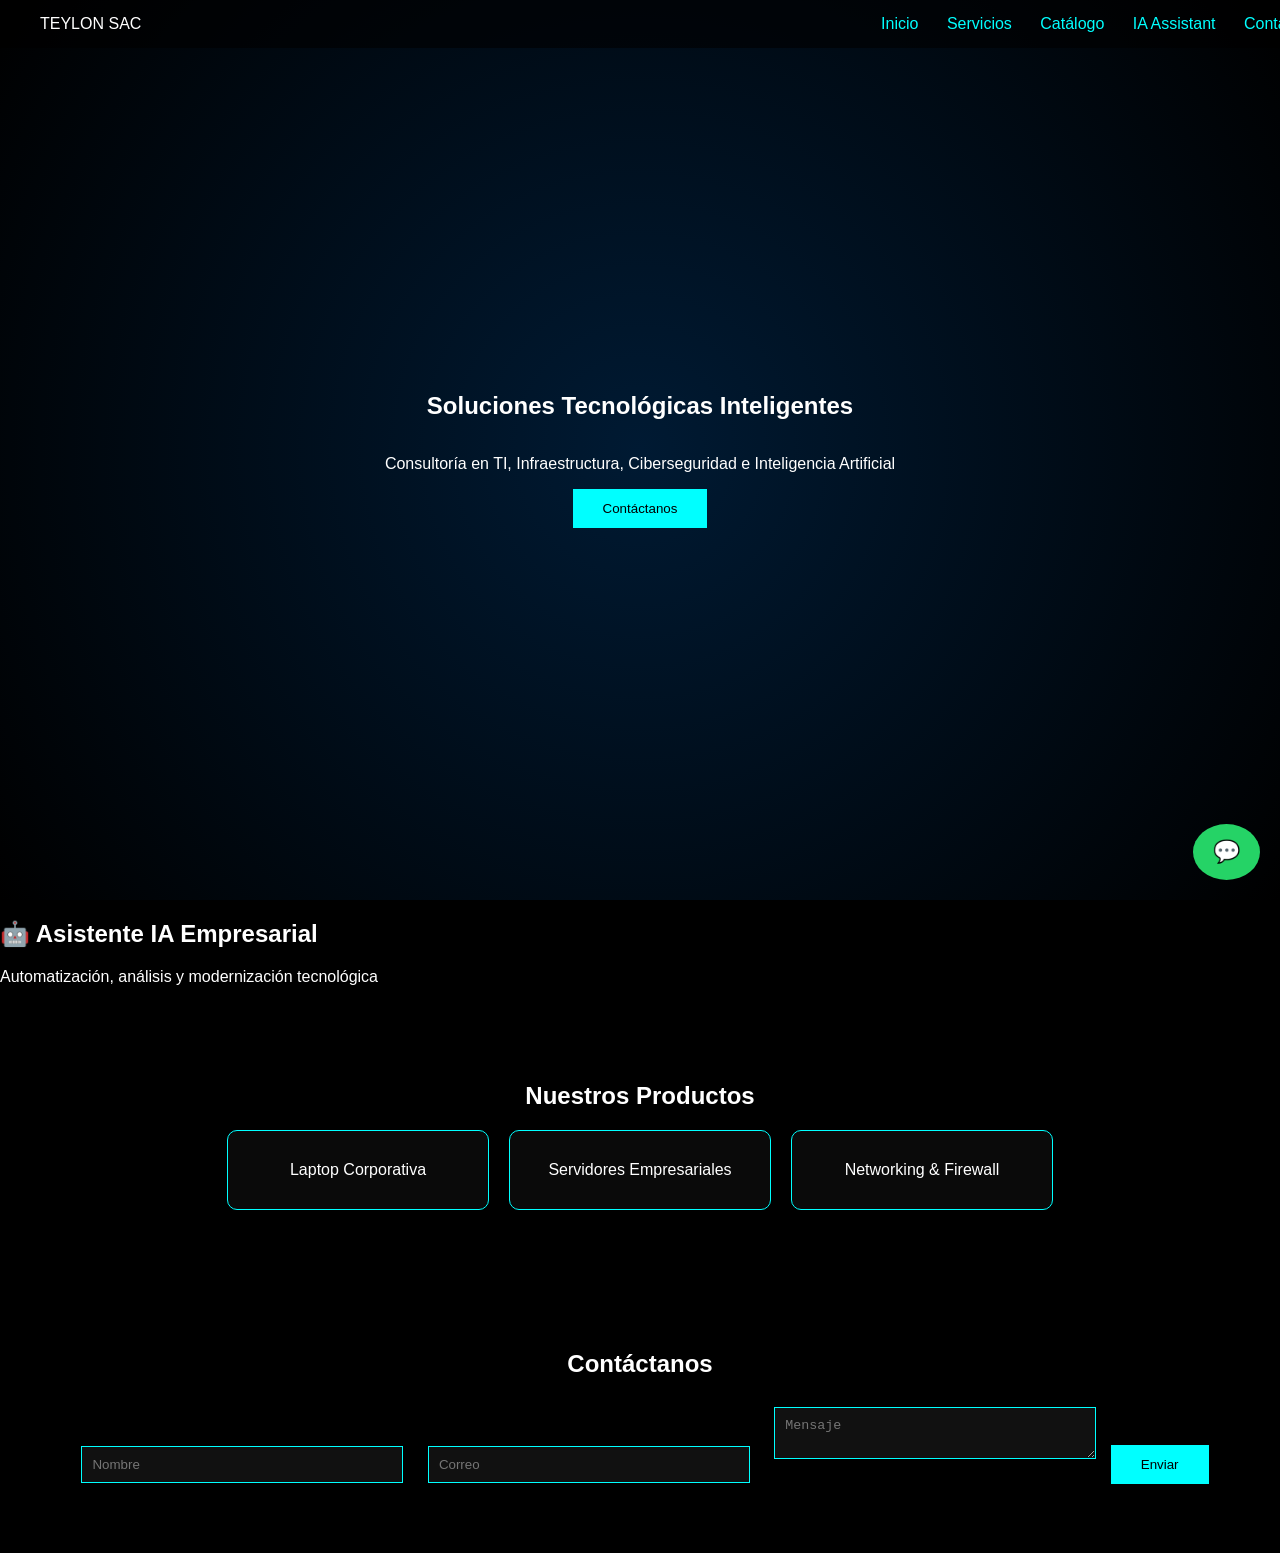
==== index.html @ ed98e338 "initial commit" ====
<!DOCTYPE html>
<html lang="es">
<head>
<meta charset="UTF-8">
<meta name="viewport" content="width=device-width, initial-scale=1.0">
<title>TEYLON SAC - Tecnología y Ciberseguridad</title>
<link rel="stylesheet" href="styles.css">
</head>

<body>
<header>
  <div class="logo">TEYLON SAC</div>
  <nav>
    <a href="#">Inicio</a>
    <a href="#">Servicios</a>
    <a href="#">Catálogo</a>
    <a href="#">IA Assistant</a>
    <a href="#">Contacto</a>
  </nav>
</header>

<section class="hero">
  <h1>Soluciones Tecnológicas Inteligentes</h1>
  <p>Consultoría en TI, Infraestructura, Ciberseguridad e Inteligencia Artificial</p>
  <button class="cta">Contáctanos</button>
</section>

<!-- Asistente IA -->
<section class="assistant">
  <h2>🤖 Asistente IA Empresarial</h2>
  <p>Automatización, análisis y modernización tecnológica</p>
</section>

<!-- Catálogo -->
<section class="catalog">
  <h2>Nuestros Productos</h2>
  <div class="product-grid">
    <div class="card">Laptop Corporativa</div>
    <div class="card">Servidores Empresariales</div>
    <div class="card">Networking & Firewall</div>
  </div>
</section>

<!-- Contacto -->
<section class="contact">
  <h2>Contáctanos</h2>
  <form>
    <input type="text" placeholder="Nombre">
    <input type="email" placeholder="Correo">
    <textarea placeholder="Mensaje"></textarea>
    <button>Enviar</button>
  </form>
</section>

<!-- WhatsApp -->
<a href="https://wa.me/51970619270" class="whatsapp" target="_blank">💬</a>

<script src="script.js"></script>
</body>
</html>
---- styles.css ----
body {
  margin: 0;
  font-family: Arial, sans-serif;
  background: black;
  color: white;
}

header {
  display: flex;
  justify-content: space-between;
  padding: 15px 40px;
  background: rgba(0,0,0,0.6);
  position: fixed;
  width: 100%;
}

nav a {
  margin: 0 12px;
  color: cyan;
  text-decoration: none;
}

.hero {
  height: 100vh;
  display: flex;
  flex-direction: column;
  justify-content: center;
  align-items: center;
  text-align: center;
  background: radial-gradient(circle, #001a33, #000);
  animation: pulse 4s infinite;
}

@keyframes pulse {
  0% { text-shadow: 0 0 10px cyan; }
  50% { text-shadow: 0 0 30px blue; }
  100% { text-shadow: 0 0 10px cyan; }
}

.catalog {
  padding: 60px;
  text-align: center;
}

.product-grid {
  display: flex;
  justify-content: center;
  gap: 20px;
}

.card {
  background: #0a0a0a;
  border: 1px solid cyan;
  padding: 30px;
  width: 200px;
  text-align: center;
  border-radius: 10px;
  transition: 0.3s;
}

.card:hover {
  transform: scale(1.05);
  box-shadow: 0 0 20px cyan;
}

.contact {
  padding: 60px;
  text-align: center;
}

input, textarea {
  width: 300px;
  padding: 10px;
  margin: 10px;
  background: #111;
  border: 1px solid cyan;
  color: white;
}

button {
  padding: 12px 30px;
  background: cyan;
  border: none;
  cursor: pointer;
}

.whatsapp {
  position: fixed;
  bottom: 20px;
  right: 20px;
  background: #25D366;
  color: white;
  padding: 15px 20px;
  border-radius: 50%;
  font-size: 22px;
  text-decoration: none;
}
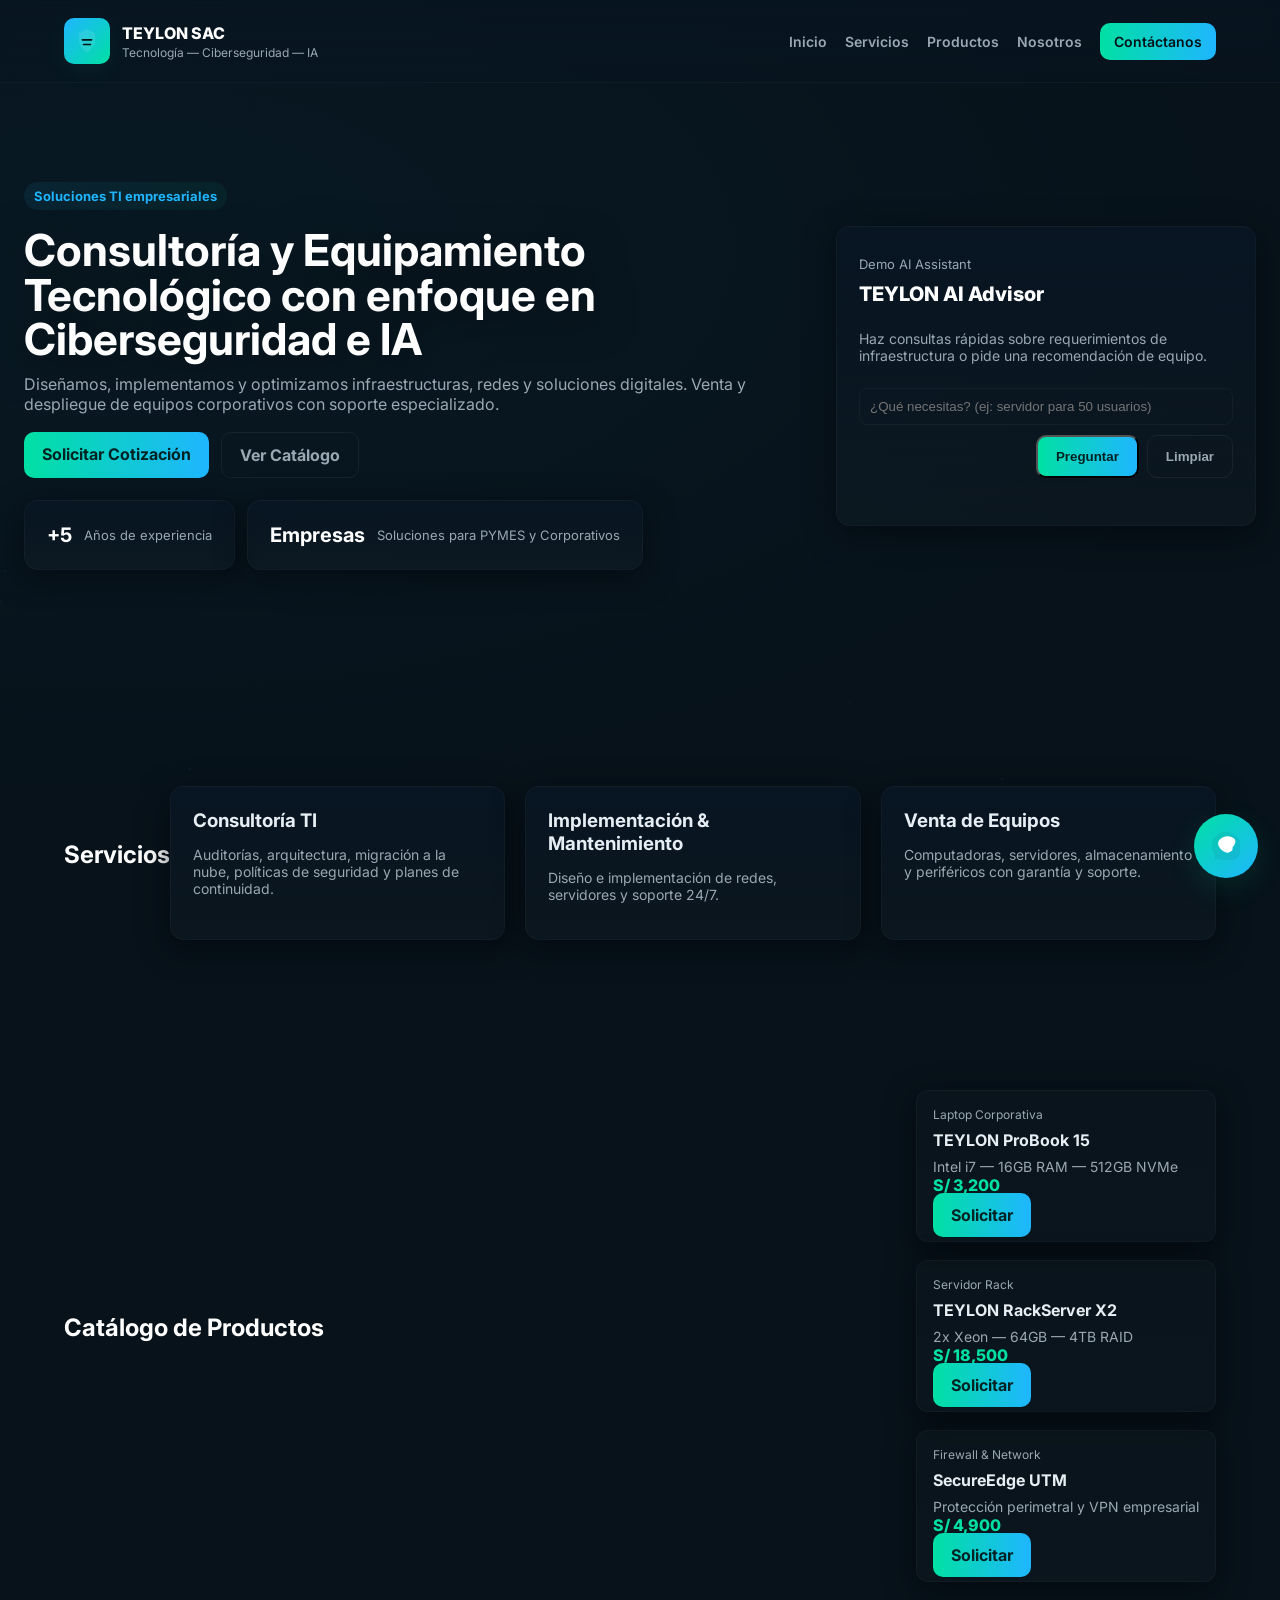
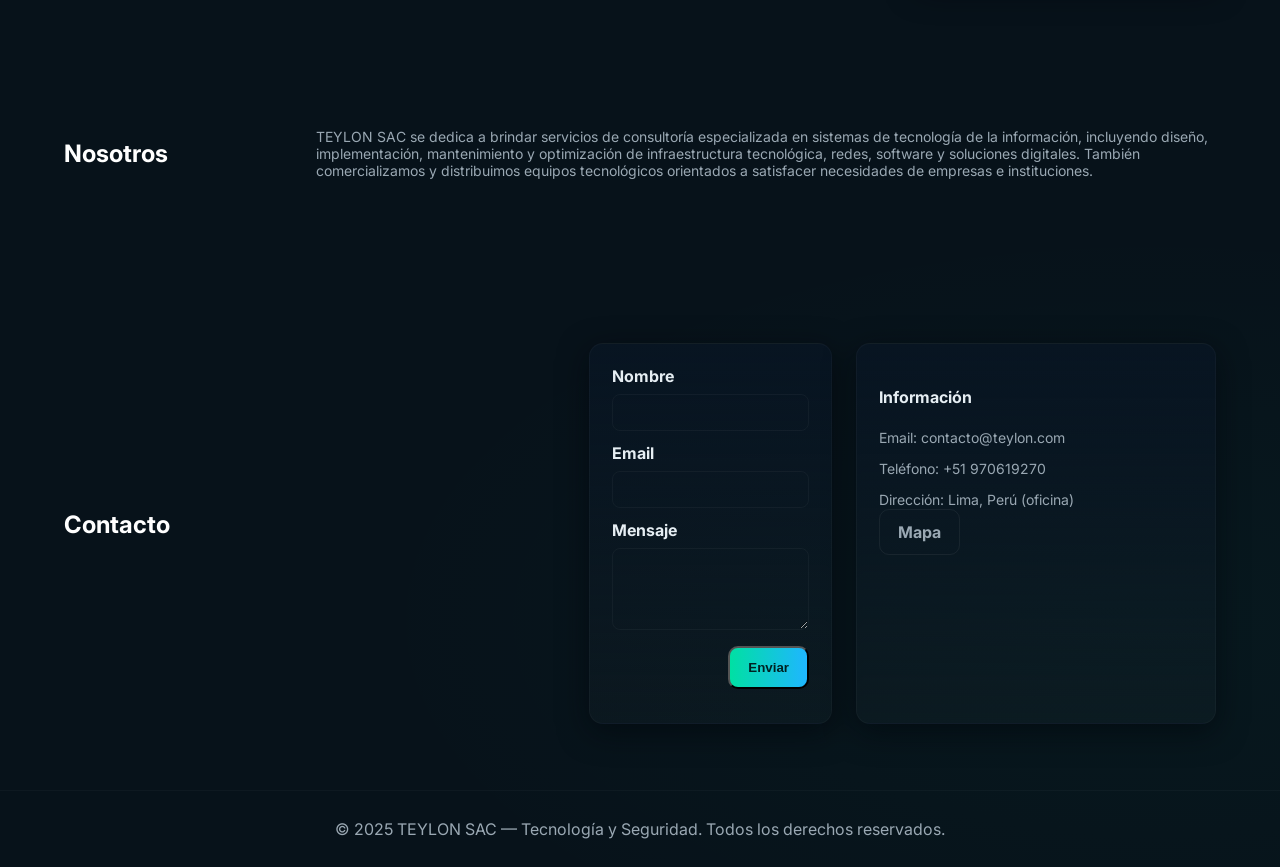
==== commit ce746e6a: "index.html" ====
--- a/index.html
+++ b/index.html
@@ -1,60 +1,257 @@
 <!DOCTYPE html>
 <html lang="es">
 <head>
-<meta charset="UTF-8">
-<meta name="viewport" content="width=device-width, initial-scale=1.0">
-<title>TEYLON SAC - Tecnología y Ciberseguridad</title>
-<link rel="stylesheet" href="styles.css">
+  <meta charset="UTF-8" />
+  <meta name="viewport" content="width=device-width, initial-scale=1.0" />
+  <title>TEYLON SAC — Consultoría TI & Equipos</title>
+  <link rel="preconnect" href="https://fonts.googleapis.com">
+  <link rel="preconnect" href="https://fonts.gstatic.com" crossorigin>
+  <link href="https://fonts.googleapis.com/css2?family=Inter:wght@300;400;600;700;800&display=swap" rel="stylesheet">
+  <style>
+    :root{
+      --bg:#07121a; --card:#081522; --accent:#00e0a3; --accent-2:#1fb6ff; --glass:rgba(255,255,255,0.03);
+      --muted:#9aa8b3; --glass-2:rgba(255,255,255,0.02);
+    }
+    *{box-sizing:border-box}
+    body{font-family:Inter,system-ui,-apple-system,"Segoe UI",Roboto,"Helvetica Neue",Arial; margin:0; background:radial-gradient(1200px 600px at 10% 10%, rgba(31,182,255,0.04), transparent), radial-gradient(800px 400px at 90% 90%, rgba(0,224,163,0.03), transparent), var(--bg); color:#e6eef3; -webkit-font-smoothing:antialiased}
+    header{position:fixed; left:0; right:0; top:0; z-index:40; backdrop-filter: blur(6px); background:linear-gradient(180deg, rgba(8,21,34,0.6), rgba(8,21,34,0.35)); border-bottom:1px solid rgba(255,255,255,0.03)}
+    .container{max-width:1200px; margin:0 auto; padding:18px 24px; display:flex; align-items:center; justify-content:space-between}
+    .brand{display:flex; gap:12px; align-items:center}
+    .logo-mark{width:46px; height:46px; border-radius:10px; background:linear-gradient(135deg,var(--accent-2),var(--accent)); display:flex; align-items:center; justify-content:center; box-shadow:0 6px 24px rgba(0,224,163,0.07)}
+    .logo-mark svg{width:28px; height:28px}
+    nav ul{display:flex; gap:18px; list-style:none; margin:0; padding:0; align-items:center}
+    nav a{color:var(--muted); text-decoration:none; font-weight:600; font-size:14px}
+    nav a.cta{background:linear-gradient(90deg,var(--accent),var(--accent-2)); color:#021217; padding:10px 14px; border-radius:10px}
+
+    /* HERO */
+    .hero{min-height:78vh; display:grid; grid-template-columns:1fr 420px; gap:32px; align-items:center; padding:110px 24px 60px}
+    .hero-left{padding-right:12px}
+    .eyebrow{display:inline-block; padding:6px 10px; border-radius:999px; background:linear-gradient(90deg, rgba(31,182,255,0.08), rgba(0,224,163,0.06)); color:var(--accent-2); font-weight:700; font-size:13px}
+    h1{font-size:44px; line-height:1.02; margin:18px 0 12px; color:#fff; text-shadow:0 8px 40px rgba(0,0,0,0.5)}
+    p.lead{color:var(--muted); font-size:16px; margin:0 0 18px}
+    .actions{display:flex; gap:12px; margin-top:12px}
+    .btn{padding:12px 18px; border-radius:10px; font-weight:700; text-decoration:none}
+    .btn-primary{background:linear-gradient(90deg,var(--accent),var(--accent-2)); color:#022;}
+    .btn-ghost{border:1px solid rgba(255,255,255,0.06); color:var(--muted); background:transparent}
+
+    /* hero card */
+    .hero-card{background:linear-gradient(180deg, rgba(255,255,255,0.02), rgba(255,255,255,0.01)); border:1px solid rgba(255,255,255,0.03); padding:20px; border-radius:14px; box-shadow:0 8px 30px rgba(3,10,18,0.6)}
+    .stat{display:flex; gap:12px; align-items:center}
+    .stat strong{font-size:20px; color:#fff}
+    .muted{color:var(--muted); font-size:13px}
+
+    /* sections */
+    section{padding:48px 24px;}
+    .grid{display:grid; gap:20px}
+    .services{grid-template-columns:repeat(auto-fit,minmax(220px,1fr));}
+    .card{background:linear-gradient(180deg,var(--card), rgba(255,255,255,0.02)); padding:22px; border-radius:14px; border:1px solid rgba(255,255,255,0.03); box-shadow:0 8px 30px rgba(2,6,12,0.6)}
+    .card h3{margin:0 0 8px}
+    .muted-block{color:var(--muted); font-size:14px}
+
+    /* catalog */
+    .catalog-grid{display:grid; grid-template-columns:repeat(auto-fit,minmax(220px,1fr)); gap:18px}
+    .product{padding:16px; border-radius:12px; background:linear-gradient(180deg, rgba(255,255,255,0.01), rgba(255,255,255,0.015)); border:1px solid rgba(255,255,255,0.03)}
+    .product h4{margin:8px 0}
+    .price{font-weight:800; color:var(--accent)}
+
+    footer{padding:28px 24px; border-top:1px solid rgba(255,255,255,0.03); text-align:center; color:var(--muted)}
+
+    /* WhatsApp floating */
+    .whatsapp{position:fixed; right:22px; bottom:22px; z-index:60}
+    .wa-btn{width:64px; height:64px; border-radius:999px; display:flex; align-items:center; justify-content:center; background:linear-gradient(135deg,var(--accent),var(--accent-2)); box-shadow:0 10px 30px rgba(0,224,163,0.12); text-decoration:none}
+
+    /* small screens */
+    @media (max-width:940px){.hero{grid-template-columns:1fr; padding-top:160px} nav ul{display:none} .container{justify-content:space-between}}
+
+    /* subtle animations */
+    .fade-up{opacity:0; transform:translateY(8px); transition:all 600ms cubic-bezier(.2,.9,.3,1)}
+    .in-view{opacity:1; transform:none}
+
+    /* particle canvas overlay */
+    #particles{position:fixed; inset:0; z-index:0; pointer-events:none}
+    main{position:relative; z-index:10}
+  </style>
 </head>
-
 <body>
-<header>
-  <div class="logo">TEYLON SAC</div>
-  <nav>
-    <a href="#">Inicio</a>
-    <a href="#">Servicios</a>
-    <a href="#">Catálogo</a>
-    <a href="#">IA Assistant</a>
-    <a href="#">Contacto</a>
-  </nav>
-</header>
-
-<section class="hero">
-  <h1>Soluciones Tecnológicas Inteligentes</h1>
-  <p>Consultoría en TI, Infraestructura, Ciberseguridad e Inteligencia Artificial</p>
-  <button class="cta">Contáctanos</button>
-</section>
-
-<!-- Asistente IA -->
-<section class="assistant">
-  <h2>🤖 Asistente IA Empresarial</h2>
-  <p>Automatización, análisis y modernización tecnológica</p>
-</section>
-
-<!-- Catálogo -->
-<section class="catalog">
-  <h2>Nuestros Productos</h2>
-  <div class="product-grid">
-    <div class="card">Laptop Corporativa</div>
-    <div class="card">Servidores Empresariales</div>
-    <div class="card">Networking & Firewall</div>
+  <canvas id="particles"></canvas>
+  <header>
+    <div class="container">
+      <div class="brand">
+        <div class="logo-mark" aria-hidden>
+          <!-- simple shield+network mark -->
+          <svg viewBox="0 0 24 24" fill="none" xmlns="http://www.w3.org/2000/svg"><path d="M12 2l7 3v5c0 5-3 9-7 12-4-3-7-7-7-12V5l7-3z" stroke="#021217" stroke-width="0" fill="white" opacity="0.1"/><path d="M8 11h8M9 15h6" stroke="#021217" stroke-width="1.4" stroke-linecap="round" stroke-linejoin="round"/></svg>
+        </div>
+        <div>
+          <div style="font-weight:800;color:#fff">TEYLON SAC</div>
+          <div style="font-size:12px;color:var(--muted);margin-top:2px">Tecnología — Ciberseguridad — IA</div>
+        </div>
+      </div>
+      <nav>
+        <ul>
+          <li><a href="#inicio">Inicio</a></li>
+          <li><a href="#servicios">Servicios</a></li>
+          <li><a href="#productos">Productos</a></li>
+          <li><a href="#nosotros">Nosotros</a></li>
+          <li><a href="#contacto" class="cta">Contáctanos</a></li>
+        </ul>
+      </nav>
+    </div>
+  </header>
+
+  <main>
+    <section class="hero" id="inicio">
+      <div class="hero-left">
+        <span class="eyebrow">Soluciones TI empresariales</span>
+        <h1>Consultoría y Equipamiento Tecnológico con enfoque en Ciberseguridad e IA</h1>
+        <p class="lead">Diseñamos, implementamos y optimizamos infraestructuras, redes y soluciones digitales. Venta y despliegue de equipos corporativos con soporte especializado.</p>
+        <div class="actions">
+          <a href="#contacto" class="btn btn-primary">Solicitar Cotización</a>
+          <a href="#productos" class="btn btn-ghost">Ver Catálogo</a>
+        </div>
+
+        <div style="display:flex; gap:12px; margin-top:22px">
+          <div class="hero-card card fade-up">
+            <div class="stat"><strong>+5</strong><div class="muted">Años de experiencia</div></div>
+          </div>
+          <div class="hero-card card fade-up">
+            <div class="stat"><strong>Empresas</strong><div class="muted">Soluciones para PYMES y Corporativos</div></div>
+          </div>
+        </div>
+      </div>
+
+      <div style="position:relative">
+        <div class="card" style="min-height:300px; display:flex; flex-direction:column; gap:10px; justify-content:center; align-items:flex-start">
+          <div style="font-size:13px; color:var(--muted);">Demo AI Assistant</div>
+          <div style="font-weight:800; font-size:20px; color:#fff">TEYLON AI Advisor</div>
+          <p class="muted-block">Haz consultas rápidas sobre requerimientos de infraestructura o pide una recomendación de equipo.</p>
+          <input id="aiQ" placeholder="¿Qué necesitas? (ej: servidor para 50 usuarios)" style="width:100%; padding:10px; border-radius:8px; border:1px solid rgba(255,255,255,0.04); background:transparent; color:#e6eef3" />
+          <div style="display:flex; gap:8px; width:100%; justify-content:flex-end">
+            <button class="btn btn-primary" onclick="askAI()">Preguntar</button>
+            <button class="btn btn-ghost" onclick="document.getElementById('aiQ').value=''">Limpiar</button>
+          </div>
+          <div id="aiR" style="margin-top:8px; color:var(--muted); font-size:14px"></div>
+        </div>
+      </div>
+    </section>
+
+    <section id="servicios">
+      <div class="container">
+        <h2 style="color:#fff">Servicios</h2>
+        <div class="grid services" style="margin-top:18px; grid-template-columns:repeat(3,1fr)">
+          <div class="card fade-up"><h3>Consultoría TI</h3><p class="muted-block">Auditorías, arquitectura, migración a la nube, políticas de seguridad y planes de continuidad.</p></div>
+          <div class="card fade-up"><h3>Implementación & Mantenimiento</h3><p class="muted-block">Diseño e implementación de redes, servidores y soporte 24/7.</p></div>
+          <div class="card fade-up"><h3>Venta de Equipos</h3><p class="muted-block">Computadoras, servidores, almacenamiento y periféricos con garantía y soporte.</p></div>
+        </div>
+      </div>
+    </section>
+
+    <section id="productos">
+      <div class="container">
+        <h2 style="color:#fff">Catálogo de Productos</h2>
+        <div class="catalog-grid" style="margin-top:18px">
+          <div class="product card fade-up">
+            <div style="font-size:12px; color:var(--muted)">Laptop Corporativa</div>
+            <h4>TEYLON ProBook 15</h4>
+            <div class="muted-block">Intel i7 — 16GB RAM — 512GB NVMe</div>
+            <div class="price">S/ 3,200</div>
+            <div style="margin-top:10px"><a class="btn btn-primary" href="#contacto">Solicitar</a></div>
+          </div>
+
+          <div class="product card fade-up">
+            <div style="font-size:12px; color:var(--muted)">Servidor Rack</div>
+            <h4>TEYLON RackServer X2</h4>
+            <div class="muted-block">2x Xeon — 64GB — 4TB RAID</div>
+            <div class="price">S/ 18,500</div>
+            <div style="margin-top:10px"><a class="btn btn-primary" href="#contacto">Solicitar</a></div>
+          </div>
+
+          <div class="product card fade-up">
+            <div style="font-size:12px; color:var(--muted)">Firewall & Network</div>
+            <h4>SecureEdge UTM</h4>
+            <div class="muted-block">Protección perimetral y VPN empresarial</div>
+            <div class="price">S/ 4,900</div>
+            <div style="margin-top:10px"><a class="btn btn-primary" href="#contacto">Solicitar</a></div>
+          </div>
+        </div>
+      </div>
+    </section>
+
+    <section id="nosotros">
+      <div class="container">
+        <h2 style="color:#fff">Nosotros</h2>
+        <p class="muted-block" style="max-width:900px">TEYLON SAC se dedica a brindar servicios de consultoría especializada en sistemas de tecnología de la información, incluyendo diseño, implementación, mantenimiento y optimización de infraestructura tecnológica, redes, software y soluciones digitales. También comercializamos y distribuimos equipos tecnológicos orientados a satisfacer necesidades de empresas e instituciones.</p>
+      </div>
+    </section>
+
+    <section id="contacto">
+      <div class="container">
+        <h2 style="color:#fff">Contacto</h2>
+        <div style="display:grid; grid-template-columns:1fr 360px; gap:24px; margin-top:18px">
+          <div class="card">
+            <form onsubmit="sendForm(event)">
+              <label style="display:block; font-weight:700; margin-bottom:8px">Nombre</label>
+              <input id="name" required style="width:100%; padding:10px; border-radius:8px; border:1px solid rgba(255,255,255,0.04); background:transparent; color:#e6eef3" />
+              <label style="display:block; font-weight:700; margin:12px 0 8px">Email</label>
+              <input id="email" type="email" required style="width:100%; padding:10px; border-radius:8px; border:1px solid rgba(255,255,255,0.04); background:transparent; color:#e6eef3" />
+              <label style="display:block; font-weight:700; margin:12px 0 8px">Mensaje</label>
+              <textarea id="msg" rows="4" style="width:100%; padding:10px; border-radius:8px; border:1px solid rgba(255,255,255,0.04); background:transparent; color:#e6eef3"></textarea>
+              <div style="margin-top:12px; display:flex; justify-content:flex-end"><button class="btn btn-primary" type="submit">Enviar</button></div>
+            </form>
+            <div id="formMsg" style="margin-top:12px; color:var(--muted)"></div>
+          </div>
+
+          <div class="card">
+            <h4>Información</h4>
+            <p class="muted-block">Email: contacto@teylon.com</p>
+            <p class="muted-block">Teléfono: +51 970619270</p>
+            <p class="muted-block">Dirección: Lima, Perú (oficina)</p>
+            <div style="margin-top:10px"><a href="#" class="btn btn-ghost">Mapa</a></div>
+          </div>
+        </div>
+      </div>
+    </section>
+
+    <footer>
+      © 2025 TEYLON SAC — Tecnología y Seguridad. Todos los derechos reservados.
+    </footer>
+  </main>
+
+  <!-- WhatsApp flotante -->
+  <div class="whatsapp">
+    <a class="wa-btn" href="https://wa.me/51970619270" target="_blank" aria-label="WhatsApp TEYLON">
+      <svg width="28" height="28" viewBox="0 0 24 24" fill="none" xmlns="http://www.w3.org/2000/svg"><path d="M20.5 3.5A11 11 0 0 0 3 20l-1 4 4-1A11 11 0 0 0 20.5 3.5z" fill="#021217" opacity="0.06"/><path d="M17.6 15.3c-.4.9-1.9 1.8-2.7 2.1-.7.3-1.5.5-2.5.2-2.6-.6-4.8-2.4-6.2-4.8-.9-1.5-1.2-2.9-.8-4.1.8-2.6 3.7-4.8 7.4-5.1 2.8-.2 5 1 5.9 1.8.9.8 1.6 2.1 1.3 3.5-.3 1.4-1.4 3-2.4 4.4z" fill="#fff"/></svg>
+    </a>
   </div>
-</section>
-
-<!-- Contacto -->
-<section class="contact">
-  <h2>Contáctanos</h2>
-  <form>
-    <input type="text" placeholder="Nombre">
-    <input type="email" placeholder="Correo">
-    <textarea placeholder="Mensaje"></textarea>
-    <button>Enviar</button>
-  </form>
-</section>
-
-<!-- WhatsApp -->
-<a href="https://wa.me/51970619270" class="whatsapp" target="_blank">💬</a>
-
-<script src="script.js"></script>
+
+  <script>
+    // simple AI advisor demo (local simulated answers)
+    function askAI(){
+      const q=document.getElementById('aiQ').value.trim();
+      const out=document.getElementById('aiR');
+      if(!q){ out.textContent='Escribe una consulta breve...'; return }
+      out.textContent='Generando recomendación inteligente...';
+      setTimeout(()=>{
+        out.innerHTML='<strong>Recomendación:</strong> Para "'+escapeHtml(q)+'" recomendamos evaluar un servidor con CPU multi-core, 64GB RAM y almacenamiento NVMe en RAID, además de una solución de firewall UTM. Podemos cotizar en 24h.'
+      },900)
+    }
+    function escapeHtml(t){return t.replace(/&/g,'&amp;').replace(/</g,'&lt;').replace(/>/g,'&gt;')}
+
+    // contact form mock
+    function sendForm(e){e.preventDefault(); document.getElementById('formMsg').textContent='Gracias — Tu mensaje fue enviado (demo).'; setTimeout(()=>document.getElementById('formMsg').textContent='Podemos integrar envío real vía email/CRM si lo deseas.' ,1800)}
+
+    // in-view animation
+    const obs=new IntersectionObserver((entries)=>{entries.forEach(e=>{if(e.isIntersecting){e.target.classList.add('in-view')} })},{threshold:0.12});
+    document.querySelectorAll('.fade-up').forEach(n=>obs.observe(n));
+
+    // particles background (lightweight)
+    const canvas=document.getElementById('particles'); const ctx=canvas.getContext('2d'); let w,h,particles=[];
+    function resize(){w=canvas.width=innerWidth; h=canvas.height=innerHeight}
+    window.addEventListener('resize',resize); resize();
+    function rand(min,max){return Math.random()*(max-min)+min}
+    function init(){particles=Array.from({length:Math.round((w*h)/90000)},()=>({x:rand(0,w), y:rand(0,h), r:rand(0.4,1.8), vx:rand(-0.2,0.2), vy:rand(-0.1,0.1), hue:rand(160,210)}))}
+    init();
+    function frame(){ctx.clearRect(0,0,w,h); particles.forEach(p=>{p.x+=p.vx; p.y+=p.vy; if(p.x<0) p.x=w; if(p.x> w) p.x=0; if(p.y<0) p.y=h; if(p.y>h) p.y=0; ctx.beginPath(); ctx.fillStyle='hsla('+p.hue+',90%,60%,0.06)'; ctx.arc(p.x,p.y,p.r,0,Math.PI*2); ctx.fill();}); requestAnimationFrame(frame)}
+    frame();
+  </script>
 </body>
 </html>
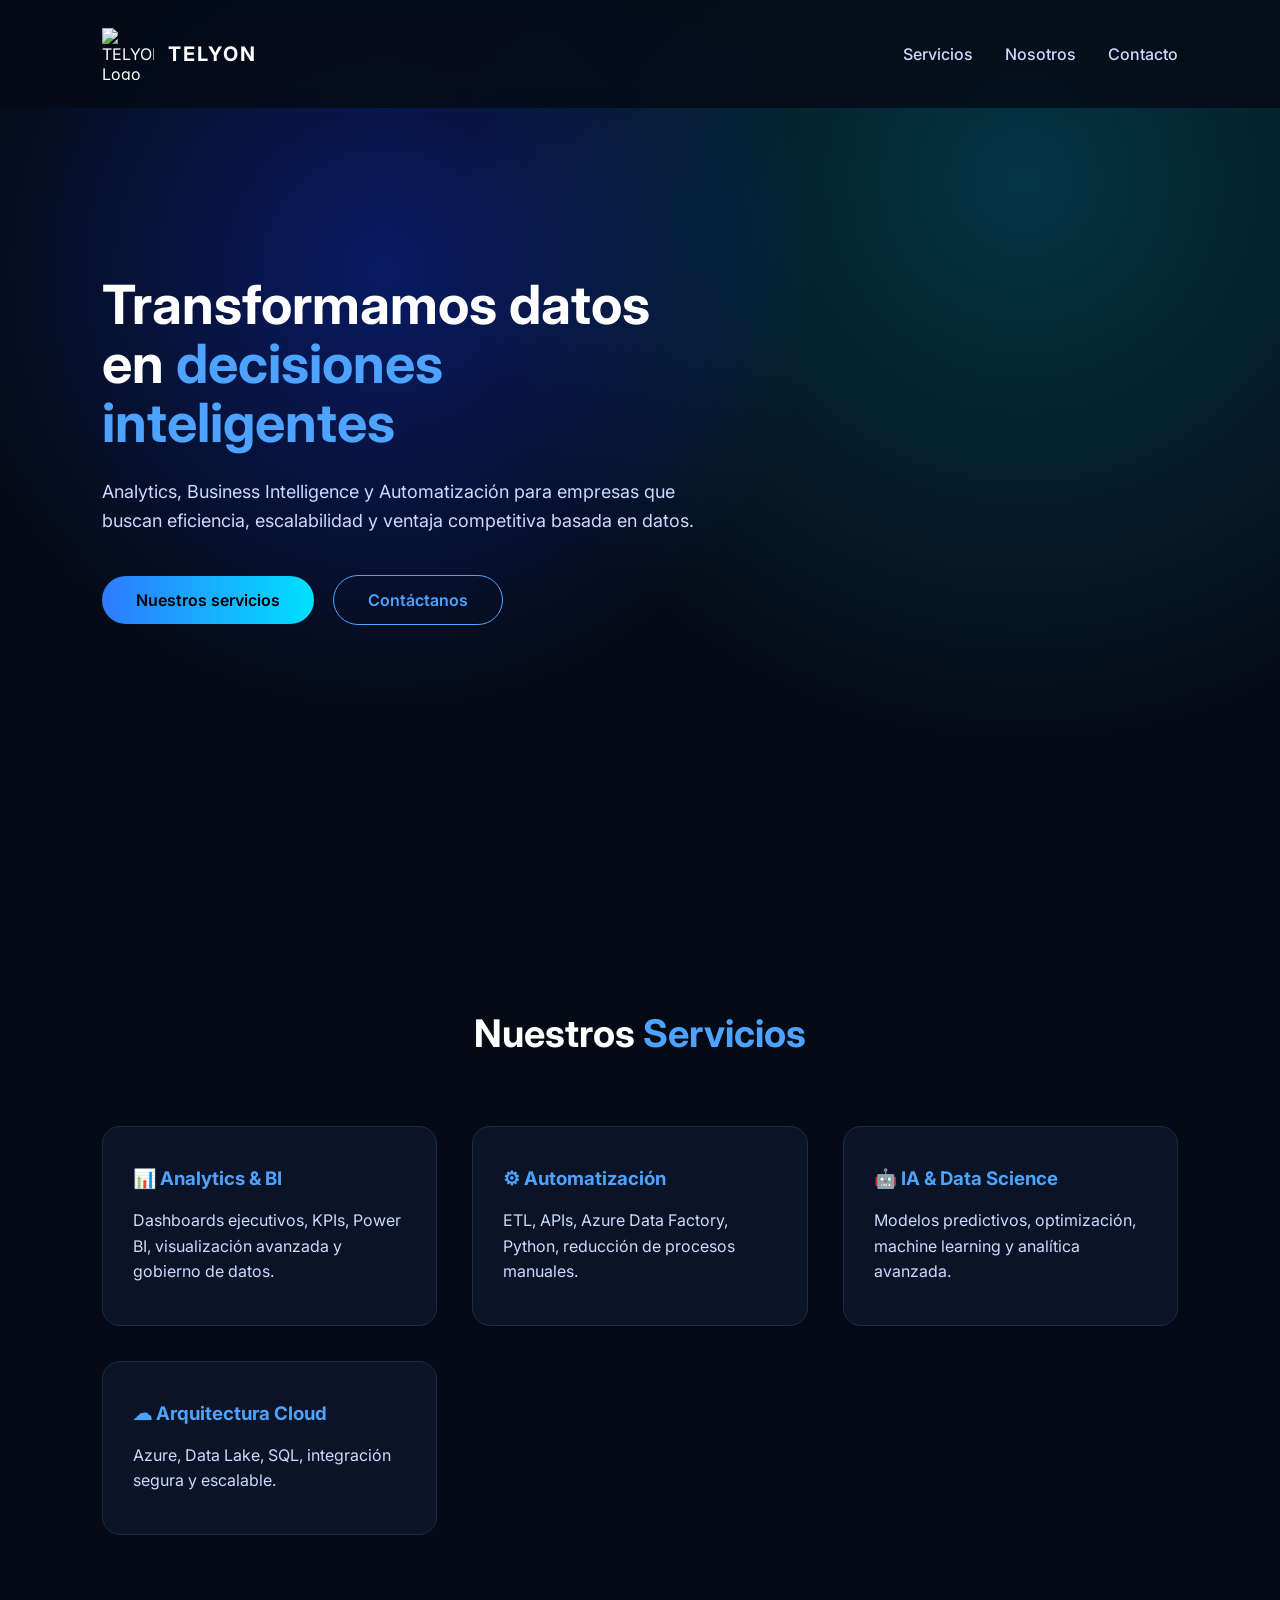
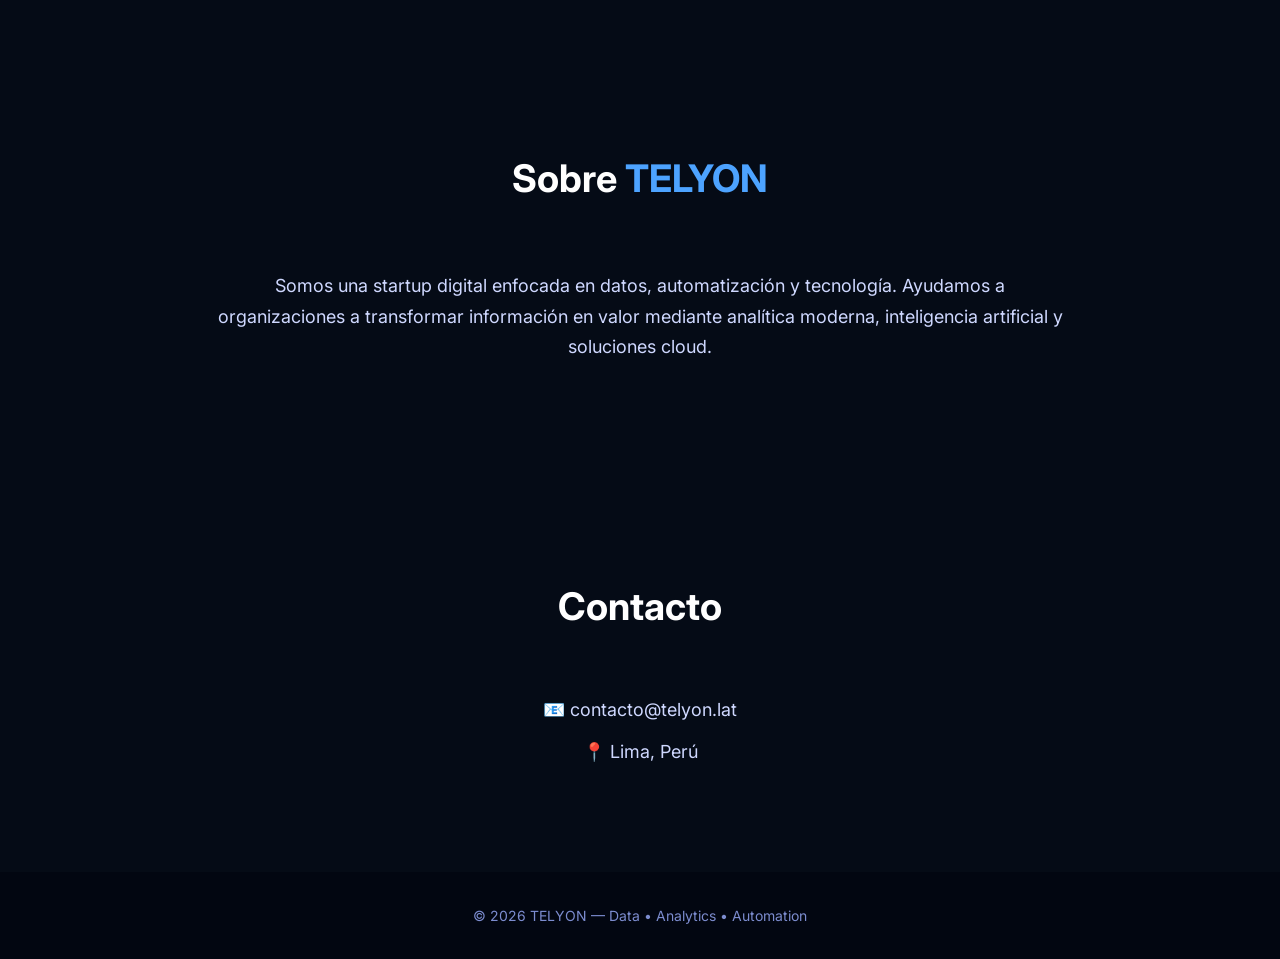
==== commit c06b766b: "index.html" ====
--- a/index.html
+++ b/index.html
@@ -1,257 +1,272 @@
 <!DOCTYPE html>
 <html lang="es">
 <head>
-  <meta charset="UTF-8" />
-  <meta name="viewport" content="width=device-width, initial-scale=1.0" />
-  <title>TEYLON SAC — Consultoría TI & Equipos</title>
-  <link rel="preconnect" href="https://fonts.googleapis.com">
-  <link rel="preconnect" href="https://fonts.gstatic.com" crossorigin>
-  <link href="https://fonts.googleapis.com/css2?family=Inter:wght@300;400;600;700;800&display=swap" rel="stylesheet">
-  <style>
-    :root{
-      --bg:#07121a; --card:#081522; --accent:#00e0a3; --accent-2:#1fb6ff; --glass:rgba(255,255,255,0.03);
-      --muted:#9aa8b3; --glass-2:rgba(255,255,255,0.02);
-    }
-    *{box-sizing:border-box}
-    body{font-family:Inter,system-ui,-apple-system,"Segoe UI",Roboto,"Helvetica Neue",Arial; margin:0; background:radial-gradient(1200px 600px at 10% 10%, rgba(31,182,255,0.04), transparent), radial-gradient(800px 400px at 90% 90%, rgba(0,224,163,0.03), transparent), var(--bg); color:#e6eef3; -webkit-font-smoothing:antialiased}
-    header{position:fixed; left:0; right:0; top:0; z-index:40; backdrop-filter: blur(6px); background:linear-gradient(180deg, rgba(8,21,34,0.6), rgba(8,21,34,0.35)); border-bottom:1px solid rgba(255,255,255,0.03)}
-    .container{max-width:1200px; margin:0 auto; padding:18px 24px; display:flex; align-items:center; justify-content:space-between}
-    .brand{display:flex; gap:12px; align-items:center}
-    .logo-mark{width:46px; height:46px; border-radius:10px; background:linear-gradient(135deg,var(--accent-2),var(--accent)); display:flex; align-items:center; justify-content:center; box-shadow:0 6px 24px rgba(0,224,163,0.07)}
-    .logo-mark svg{width:28px; height:28px}
-    nav ul{display:flex; gap:18px; list-style:none; margin:0; padding:0; align-items:center}
-    nav a{color:var(--muted); text-decoration:none; font-weight:600; font-size:14px}
-    nav a.cta{background:linear-gradient(90deg,var(--accent),var(--accent-2)); color:#021217; padding:10px 14px; border-radius:10px}
-
-    /* HERO */
-    .hero{min-height:78vh; display:grid; grid-template-columns:1fr 420px; gap:32px; align-items:center; padding:110px 24px 60px}
-    .hero-left{padding-right:12px}
-    .eyebrow{display:inline-block; padding:6px 10px; border-radius:999px; background:linear-gradient(90deg, rgba(31,182,255,0.08), rgba(0,224,163,0.06)); color:var(--accent-2); font-weight:700; font-size:13px}
-    h1{font-size:44px; line-height:1.02; margin:18px 0 12px; color:#fff; text-shadow:0 8px 40px rgba(0,0,0,0.5)}
-    p.lead{color:var(--muted); font-size:16px; margin:0 0 18px}
-    .actions{display:flex; gap:12px; margin-top:12px}
-    .btn{padding:12px 18px; border-radius:10px; font-weight:700; text-decoration:none}
-    .btn-primary{background:linear-gradient(90deg,var(--accent),var(--accent-2)); color:#022;}
-    .btn-ghost{border:1px solid rgba(255,255,255,0.06); color:var(--muted); background:transparent}
-
-    /* hero card */
-    .hero-card{background:linear-gradient(180deg, rgba(255,255,255,0.02), rgba(255,255,255,0.01)); border:1px solid rgba(255,255,255,0.03); padding:20px; border-radius:14px; box-shadow:0 8px 30px rgba(3,10,18,0.6)}
-    .stat{display:flex; gap:12px; align-items:center}
-    .stat strong{font-size:20px; color:#fff}
-    .muted{color:var(--muted); font-size:13px}
-
-    /* sections */
-    section{padding:48px 24px;}
-    .grid{display:grid; gap:20px}
-    .services{grid-template-columns:repeat(auto-fit,minmax(220px,1fr));}
-    .card{background:linear-gradient(180deg,var(--card), rgba(255,255,255,0.02)); padding:22px; border-radius:14px; border:1px solid rgba(255,255,255,0.03); box-shadow:0 8px 30px rgba(2,6,12,0.6)}
-    .card h3{margin:0 0 8px}
-    .muted-block{color:var(--muted); font-size:14px}
-
-    /* catalog */
-    .catalog-grid{display:grid; grid-template-columns:repeat(auto-fit,minmax(220px,1fr)); gap:18px}
-    .product{padding:16px; border-radius:12px; background:linear-gradient(180deg, rgba(255,255,255,0.01), rgba(255,255,255,0.015)); border:1px solid rgba(255,255,255,0.03)}
-    .product h4{margin:8px 0}
-    .price{font-weight:800; color:var(--accent)}
-
-    footer{padding:28px 24px; border-top:1px solid rgba(255,255,255,0.03); text-align:center; color:var(--muted)}
-
-    /* WhatsApp floating */
-    .whatsapp{position:fixed; right:22px; bottom:22px; z-index:60}
-    .wa-btn{width:64px; height:64px; border-radius:999px; display:flex; align-items:center; justify-content:center; background:linear-gradient(135deg,var(--accent),var(--accent-2)); box-shadow:0 10px 30px rgba(0,224,163,0.12); text-decoration:none}
-
-    /* small screens */
-    @media (max-width:940px){.hero{grid-template-columns:1fr; padding-top:160px} nav ul{display:none} .container{justify-content:space-between}}
-
-    /* subtle animations */
-    .fade-up{opacity:0; transform:translateY(8px); transition:all 600ms cubic-bezier(.2,.9,.3,1)}
-    .in-view{opacity:1; transform:none}
-
-    /* particle canvas overlay */
-    #particles{position:fixed; inset:0; z-index:0; pointer-events:none}
-    main{position:relative; z-index:10}
-  </style>
+    <meta charset="UTF-8" />
+    <meta name="viewport" content="width=device-width, initial-scale=1.0"/>
+    <title>TELYON | Data • Analytics • Automation</title>
+
+    <!-- Google Font -->
+    <link href="https://fonts.googleapis.com/css2?family=Inter:wght@300;400;600;700&display=swap" rel="stylesheet">
+
+    <style>
+        * {
+            margin: 0;
+            padding: 0;
+            box-sizing: border-box;
+            font-family: 'Inter', sans-serif;
+        }
+
+        body {
+            background: #050b16;
+            color: #ffffff;
+            overflow-x: hidden;
+        }
+
+        /* ================= HEADER ================= */
+
+        header {
+            display: flex;
+            justify-content: space-between;
+            align-items: center;
+            padding: 28px 8%;
+            position: fixed;
+            width: 100%;
+            background: rgba(5, 11, 22, 0.85);
+            backdrop-filter: blur(10px);
+            z-index: 1000;
+        }
+
+        .logo {
+            display: flex;
+            align-items: center;
+            gap: 14px;
+        }
+
+        .logo-img {
+            width: 52px;
+            height: 52px;
+            object-fit: contain;
+        }
+
+        .logo-text {
+            font-size: 20px;
+            font-weight: 700;
+            letter-spacing: 2px;
+        }
+
+        nav a {
+            margin-left: 28px;
+            text-decoration: none;
+            color: #cfd8ff;
+            font-weight: 500;
+            transition: 0.3s;
+        }
+
+        nav a:hover {
+            color: #4da3ff;
+        }
+
+        /* ================= HERO ================= */
+
+        .hero {
+            height: 100vh;
+            display: flex;
+            align-items: center;
+            padding: 0 8%;
+            background:
+                radial-gradient(circle at 30% 30%, #123cff55, transparent 40%),
+                radial-gradient(circle at 80% 20%, #00e0ff33, transparent 45%),
+                #050b16;
+        }
+
+        .hero-content {
+            max-width: 620px;
+        }
+
+        .hero h1 {
+            font-size: 54px;
+            line-height: 1.1;
+            margin-bottom: 25px;
+        }
+
+        .hero h1 span {
+            color: #4da3ff;
+        }
+
+        .hero p {
+            font-size: 18px;
+            color: #cfd8ff;
+            margin-bottom: 40px;
+            line-height: 1.6;
+        }
+
+        .buttons a {
+            display: inline-block;
+            padding: 14px 34px;
+            border-radius: 30px;
+            text-decoration: none;
+            margin-right: 15px;
+            font-weight: 600;
+            transition: 0.3s;
+        }
+
+        .btn-primary {
+            background: linear-gradient(90deg, #2f7bff, #00e0ff);
+            color: #000;
+        }
+
+        .btn-primary:hover {
+            opacity: 0.85;
+        }
+
+        .btn-secondary {
+            border: 1px solid #4da3ff;
+            color: #4da3ff;
+        }
+
+        .btn-secondary:hover {
+            background: #4da3ff;
+            color: #000;
+        }
+
+        /* ================= SECTIONS ================= */
+
+        section {
+            padding: 110px 8%;
+        }
+
+        .section-title {
+            text-align: center;
+            font-size: 38px;
+            margin-bottom: 70px;
+        }
+
+        .section-title span {
+            color: #4da3ff;
+        }
+
+        .cards {
+            display: grid;
+            grid-template-columns: repeat(auto-fit,minmax(260px,1fr));
+            gap: 35px;
+        }
+
+        .card {
+            background: #0b1426;
+            padding: 40px 30px;
+            border-radius: 18px;
+            border: 1px solid #1c2a4a;
+            transition: 0.3s;
+        }
+
+        .card:hover {
+            transform: translateY(-8px);
+            border-color: #4da3ff;
+            box-shadow: 0 0 25px #4da3f744;
+        }
+
+        .card h3 {
+            margin-bottom: 18px;
+            color: #4da3ff;
+        }
+
+        .card p {
+            color: #cfd8ff;
+            line-height: 1.6;
+        }
+
+        footer {
+            text-align: center;
+            padding: 35px;
+            background: #020611;
+            color: #7c8ccf;
+            font-size: 14px;
+        }
+
+        @media(max-width: 768px){
+            .hero h1 {
+                font-size: 38px;
+            }
+        }
+    </style>
 </head>
+
 <body>
-  <canvas id="particles"></canvas>
-  <header>
-    <div class="container">
-      <div class="brand">
-        <div class="logo-mark" aria-hidden>
-          <!-- simple shield+network mark -->
-          <svg viewBox="0 0 24 24" fill="none" xmlns="http://www.w3.org/2000/svg"><path d="M12 2l7 3v5c0 5-3 9-7 12-4-3-7-7-7-12V5l7-3z" stroke="#021217" stroke-width="0" fill="white" opacity="0.1"/><path d="M8 11h8M9 15h6" stroke="#021217" stroke-width="1.4" stroke-linecap="round" stroke-linejoin="round"/></svg>
-        </div>
-        <div>
-          <div style="font-weight:800;color:#fff">TEYLON SAC</div>
-          <div style="font-size:12px;color:var(--muted);margin-top:2px">Tecnología — Ciberseguridad — IA</div>
-        </div>
-      </div>
-      <nav>
-        <ul>
-          <li><a href="#inicio">Inicio</a></li>
-          <li><a href="#servicios">Servicios</a></li>
-          <li><a href="#productos">Productos</a></li>
-          <li><a href="#nosotros">Nosotros</a></li>
-          <li><a href="#contacto" class="cta">Contáctanos</a></li>
-        </ul>
-      </nav>
+
+<header>
+    <div class="logo">
+        <img src="images/TELYON.png" alt="TELYON Logo" class="logo-img">
+        <div class="logo-text">TELYON</div>
     </div>
-  </header>
-
-  <main>
-    <section class="hero" id="inicio">
-      <div class="hero-left">
-        <span class="eyebrow">Soluciones TI empresariales</span>
-        <h1>Consultoría y Equipamiento Tecnológico con enfoque en Ciberseguridad e IA</h1>
-        <p class="lead">Diseñamos, implementamos y optimizamos infraestructuras, redes y soluciones digitales. Venta y despliegue de equipos corporativos con soporte especializado.</p>
-        <div class="actions">
-          <a href="#contacto" class="btn btn-primary">Solicitar Cotización</a>
-          <a href="#productos" class="btn btn-ghost">Ver Catálogo</a>
-        </div>
-
-        <div style="display:flex; gap:12px; margin-top:22px">
-          <div class="hero-card card fade-up">
-            <div class="stat"><strong>+5</strong><div class="muted">Años de experiencia</div></div>
-          </div>
-          <div class="hero-card card fade-up">
-            <div class="stat"><strong>Empresas</strong><div class="muted">Soluciones para PYMES y Corporativos</div></div>
-          </div>
-        </div>
-      </div>
-
-      <div style="position:relative">
-        <div class="card" style="min-height:300px; display:flex; flex-direction:column; gap:10px; justify-content:center; align-items:flex-start">
-          <div style="font-size:13px; color:var(--muted);">Demo AI Assistant</div>
-          <div style="font-weight:800; font-size:20px; color:#fff">TEYLON AI Advisor</div>
-          <p class="muted-block">Haz consultas rápidas sobre requerimientos de infraestructura o pide una recomendación de equipo.</p>
-          <input id="aiQ" placeholder="¿Qué necesitas? (ej: servidor para 50 usuarios)" style="width:100%; padding:10px; border-radius:8px; border:1px solid rgba(255,255,255,0.04); background:transparent; color:#e6eef3" />
-          <div style="display:flex; gap:8px; width:100%; justify-content:flex-end">
-            <button class="btn btn-primary" onclick="askAI()">Preguntar</button>
-            <button class="btn btn-ghost" onclick="document.getElementById('aiQ').value=''">Limpiar</button>
-          </div>
-          <div id="aiR" style="margin-top:8px; color:var(--muted); font-size:14px"></div>
-        </div>
-      </div>
-    </section>
-
-    <section id="servicios">
-      <div class="container">
-        <h2 style="color:#fff">Servicios</h2>
-        <div class="grid services" style="margin-top:18px; grid-template-columns:repeat(3,1fr)">
-          <div class="card fade-up"><h3>Consultoría TI</h3><p class="muted-block">Auditorías, arquitectura, migración a la nube, políticas de seguridad y planes de continuidad.</p></div>
-          <div class="card fade-up"><h3>Implementación & Mantenimiento</h3><p class="muted-block">Diseño e implementación de redes, servidores y soporte 24/7.</p></div>
-          <div class="card fade-up"><h3>Venta de Equipos</h3><p class="muted-block">Computadoras, servidores, almacenamiento y periféricos con garantía y soporte.</p></div>
-        </div>
-      </div>
-    </section>
-
-    <section id="productos">
-      <div class="container">
-        <h2 style="color:#fff">Catálogo de Productos</h2>
-        <div class="catalog-grid" style="margin-top:18px">
-          <div class="product card fade-up">
-            <div style="font-size:12px; color:var(--muted)">Laptop Corporativa</div>
-            <h4>TEYLON ProBook 15</h4>
-            <div class="muted-block">Intel i7 — 16GB RAM — 512GB NVMe</div>
-            <div class="price">S/ 3,200</div>
-            <div style="margin-top:10px"><a class="btn btn-primary" href="#contacto">Solicitar</a></div>
-          </div>
-
-          <div class="product card fade-up">
-            <div style="font-size:12px; color:var(--muted)">Servidor Rack</div>
-            <h4>TEYLON RackServer X2</h4>
-            <div class="muted-block">2x Xeon — 64GB — 4TB RAID</div>
-            <div class="price">S/ 18,500</div>
-            <div style="margin-top:10px"><a class="btn btn-primary" href="#contacto">Solicitar</a></div>
-          </div>
-
-          <div class="product card fade-up">
-            <div style="font-size:12px; color:var(--muted)">Firewall & Network</div>
-            <h4>SecureEdge UTM</h4>
-            <div class="muted-block">Protección perimetral y VPN empresarial</div>
-            <div class="price">S/ 4,900</div>
-            <div style="margin-top:10px"><a class="btn btn-primary" href="#contacto">Solicitar</a></div>
-          </div>
-        </div>
-      </div>
-    </section>
-
-    <section id="nosotros">
-      <div class="container">
-        <h2 style="color:#fff">Nosotros</h2>
-        <p class="muted-block" style="max-width:900px">TEYLON SAC se dedica a brindar servicios de consultoría especializada en sistemas de tecnología de la información, incluyendo diseño, implementación, mantenimiento y optimización de infraestructura tecnológica, redes, software y soluciones digitales. También comercializamos y distribuimos equipos tecnológicos orientados a satisfacer necesidades de empresas e instituciones.</p>
-      </div>
-    </section>
-
-    <section id="contacto">
-      <div class="container">
-        <h2 style="color:#fff">Contacto</h2>
-        <div style="display:grid; grid-template-columns:1fr 360px; gap:24px; margin-top:18px">
-          <div class="card">
-            <form onsubmit="sendForm(event)">
-              <label style="display:block; font-weight:700; margin-bottom:8px">Nombre</label>
-              <input id="name" required style="width:100%; padding:10px; border-radius:8px; border:1px solid rgba(255,255,255,0.04); background:transparent; color:#e6eef3" />
-              <label style="display:block; font-weight:700; margin:12px 0 8px">Email</label>
-              <input id="email" type="email" required style="width:100%; padding:10px; border-radius:8px; border:1px solid rgba(255,255,255,0.04); background:transparent; color:#e6eef3" />
-              <label style="display:block; font-weight:700; margin:12px 0 8px">Mensaje</label>
-              <textarea id="msg" rows="4" style="width:100%; padding:10px; border-radius:8px; border:1px solid rgba(255,255,255,0.04); background:transparent; color:#e6eef3"></textarea>
-              <div style="margin-top:12px; display:flex; justify-content:flex-end"><button class="btn btn-primary" type="submit">Enviar</button></div>
-            </form>
-            <div id="formMsg" style="margin-top:12px; color:var(--muted)"></div>
-          </div>
-
-          <div class="card">
-            <h4>Información</h4>
-            <p class="muted-block">Email: contacto@teylon.com</p>
-            <p class="muted-block">Teléfono: +51 970619270</p>
-            <p class="muted-block">Dirección: Lima, Perú (oficina)</p>
-            <div style="margin-top:10px"><a href="#" class="btn btn-ghost">Mapa</a></div>
-          </div>
-        </div>
-      </div>
-    </section>
-
-    <footer>
-      © 2025 TEYLON SAC — Tecnología y Seguridad. Todos los derechos reservados.
-    </footer>
-  </main>
-
-  <!-- WhatsApp flotante -->
-  <div class="whatsapp">
-    <a class="wa-btn" href="https://wa.me/51970619270" target="_blank" aria-label="WhatsApp TEYLON">
-      <svg width="28" height="28" viewBox="0 0 24 24" fill="none" xmlns="http://www.w3.org/2000/svg"><path d="M20.5 3.5A11 11 0 0 0 3 20l-1 4 4-1A11 11 0 0 0 20.5 3.5z" fill="#021217" opacity="0.06"/><path d="M17.6 15.3c-.4.9-1.9 1.8-2.7 2.1-.7.3-1.5.5-2.5.2-2.6-.6-4.8-2.4-6.2-4.8-.9-1.5-1.2-2.9-.8-4.1.8-2.6 3.7-4.8 7.4-5.1 2.8-.2 5 1 5.9 1.8.9.8 1.6 2.1 1.3 3.5-.3 1.4-1.4 3-2.4 4.4z" fill="#fff"/></svg>
-    </a>
-  </div>
-
-  <script>
-    // simple AI advisor demo (local simulated answers)
-    function askAI(){
-      const q=document.getElementById('aiQ').value.trim();
-      const out=document.getElementById('aiR');
-      if(!q){ out.textContent='Escribe una consulta breve...'; return }
-      out.textContent='Generando recomendación inteligente...';
-      setTimeout(()=>{
-        out.innerHTML='<strong>Recomendación:</strong> Para "'+escapeHtml(q)+'" recomendamos evaluar un servidor con CPU multi-core, 64GB RAM y almacenamiento NVMe en RAID, además de una solución de firewall UTM. Podemos cotizar en 24h.'
-      },900)
-    }
-    function escapeHtml(t){return t.replace(/&/g,'&amp;').replace(/</g,'&lt;').replace(/>/g,'&gt;')}
-
-    // contact form mock
-    function sendForm(e){e.preventDefault(); document.getElementById('formMsg').textContent='Gracias — Tu mensaje fue enviado (demo).'; setTimeout(()=>document.getElementById('formMsg').textContent='Podemos integrar envío real vía email/CRM si lo deseas.' ,1800)}
-
-    // in-view animation
-    const obs=new IntersectionObserver((entries)=>{entries.forEach(e=>{if(e.isIntersecting){e.target.classList.add('in-view')} })},{threshold:0.12});
-    document.querySelectorAll('.fade-up').forEach(n=>obs.observe(n));
-
-    // particles background (lightweight)
-    const canvas=document.getElementById('particles'); const ctx=canvas.getContext('2d'); let w,h,particles=[];
-    function resize(){w=canvas.width=innerWidth; h=canvas.height=innerHeight}
-    window.addEventListener('resize',resize); resize();
-    function rand(min,max){return Math.random()*(max-min)+min}
-    function init(){particles=Array.from({length:Math.round((w*h)/90000)},()=>({x:rand(0,w), y:rand(0,h), r:rand(0.4,1.8), vx:rand(-0.2,0.2), vy:rand(-0.1,0.1), hue:rand(160,210)}))}
-    init();
-    function frame(){ctx.clearRect(0,0,w,h); particles.forEach(p=>{p.x+=p.vx; p.y+=p.vy; if(p.x<0) p.x=w; if(p.x> w) p.x=0; if(p.y<0) p.y=h; if(p.y>h) p.y=0; ctx.beginPath(); ctx.fillStyle='hsla('+p.hue+',90%,60%,0.06)'; ctx.arc(p.x,p.y,p.r,0,Math.PI*2); ctx.fill();}); requestAnimationFrame(frame)}
-    frame();
-  </script>
+
+    <nav>
+        <a href="#services">Servicios</a>
+        <a href="#about">Nosotros</a>
+        <a href="#contact">Contacto</a>
+    </nav>
+</header>
+
+<section class="hero">
+    <div class="hero-content">
+        <h1>Transformamos datos en <span>decisiones inteligentes</span></h1>
+        <p>
+            Analytics, Business Intelligence y Automatización para empresas que buscan
+            eficiencia, escalabilidad y ventaja competitiva basada en datos.
+        </p>
+
+        <div class="buttons">
+            <a href="#services" class="btn-primary">Nuestros servicios</a>
+            <a href="#contact" class="btn-secondary">Contáctanos</a>
+        </div>
+    </div>
+</section>
+
+<section id="services">
+    <h2 class="section-title">Nuestros <span>Servicios</span></h2>
+
+    <div class="cards">
+        <div class="card">
+            <h3>📊 Analytics & BI</h3>
+            <p>Dashboards ejecutivos, KPIs, Power BI, visualización avanzada y gobierno de datos.</p>
+        </div>
+
+        <div class="card">
+            <h3>⚙ Automatización</h3>
+            <p>ETL, APIs, Azure Data Factory, Python, reducción de procesos manuales.</p>
+        </div>
+
+        <div class="card">
+            <h3>🤖 IA & Data Science</h3>
+            <p>Modelos predictivos, optimización, machine learning y analítica avanzada.</p>
+        </div>
+
+        <div class="card">
+            <h3>☁ Arquitectura Cloud</h3>
+            <p>Azure, Data Lake, SQL, integración segura y escalable.</p>
+        </div>
+    </div>
+</section>
+
+<section id="about">
+    <h2 class="section-title">Sobre <span>TELYON</span></h2>
+    <p style="max-width:850px;margin:auto;text-align:center;color:#cfd8ff;font-size:18px;line-height:1.7">
+        Somos una startup digital enfocada en datos, automatización y tecnología.
+        Ayudamos a organizaciones a transformar información en valor mediante
+        analítica moderna, inteligencia artificial y soluciones cloud.
+    </p>
+</section>
+
+<section id="contact">
+    <h2 class="section-title">Contacto</h2>
+    <p style="text-align:center;color:#cfd8ff;font-size:18px">
+        📧 contacto@telyon.lat <br><br>
+        📍 Lima, Perú
+    </p>
+</section>
+
+<footer>
+    © 2026 TELYON — Data • Analytics • Automation
+</footer>
+
 </body>
 </html>
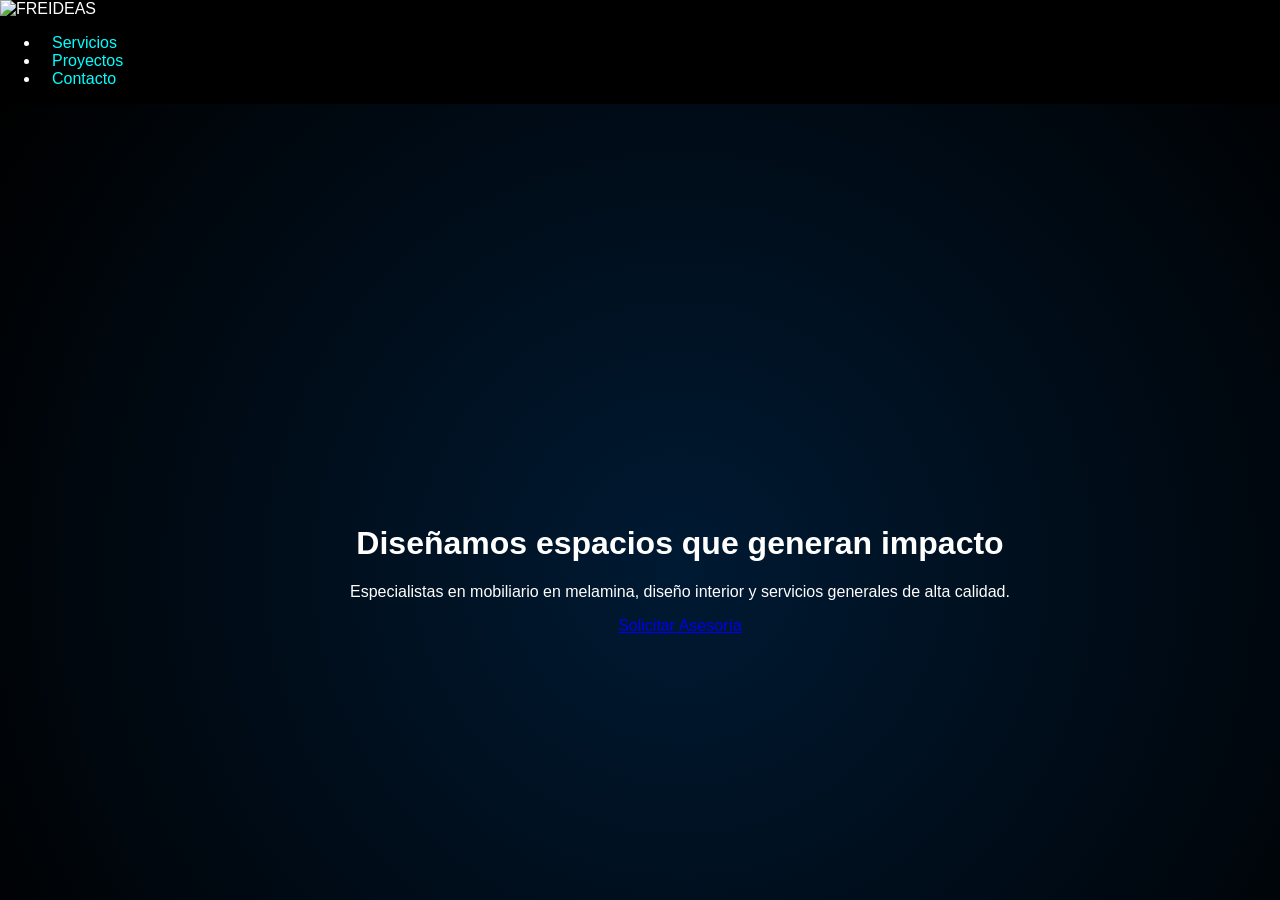
==== commit ffb820aa: "Update index.html" ====
--- a/index.html
+++ b/index.html
@@ -1,272 +1,29 @@
 <!DOCTYPE html>
 <html lang="es">
 <head>
-    <meta charset="UTF-8" />
-    <meta name="viewport" content="width=device-width, initial-scale=1.0"/>
-    <title>TELYON | Data • Analytics • Automation</title>
-
-    <!-- Google Font -->
-    <link href="https://fonts.googleapis.com/css2?family=Inter:wght@300;400;600;700&display=swap" rel="stylesheet">
-
-    <style>
-        * {
-            margin: 0;
-            padding: 0;
-            box-sizing: border-box;
-            font-family: 'Inter', sans-serif;
-        }
-
-        body {
-            background: #050b16;
-            color: #ffffff;
-            overflow-x: hidden;
-        }
-
-        /* ================= HEADER ================= */
-
-        header {
-            display: flex;
-            justify-content: space-between;
-            align-items: center;
-            padding: 28px 8%;
-            position: fixed;
-            width: 100%;
-            background: rgba(5, 11, 22, 0.85);
-            backdrop-filter: blur(10px);
-            z-index: 1000;
-        }
-
-        .logo {
-            display: flex;
-            align-items: center;
-            gap: 14px;
-        }
-
-        .logo-img {
-            width: 52px;
-            height: 52px;
-            object-fit: contain;
-        }
-
-        .logo-text {
-            font-size: 20px;
-            font-weight: 700;
-            letter-spacing: 2px;
-        }
-
-        nav a {
-            margin-left: 28px;
-            text-decoration: none;
-            color: #cfd8ff;
-            font-weight: 500;
-            transition: 0.3s;
-        }
-
-        nav a:hover {
-            color: #4da3ff;
-        }
-
-        /* ================= HERO ================= */
-
-        .hero {
-            height: 100vh;
-            display: flex;
-            align-items: center;
-            padding: 0 8%;
-            background:
-                radial-gradient(circle at 30% 30%, #123cff55, transparent 40%),
-                radial-gradient(circle at 80% 20%, #00e0ff33, transparent 45%),
-                #050b16;
-        }
-
-        .hero-content {
-            max-width: 620px;
-        }
-
-        .hero h1 {
-            font-size: 54px;
-            line-height: 1.1;
-            margin-bottom: 25px;
-        }
-
-        .hero h1 span {
-            color: #4da3ff;
-        }
-
-        .hero p {
-            font-size: 18px;
-            color: #cfd8ff;
-            margin-bottom: 40px;
-            line-height: 1.6;
-        }
-
-        .buttons a {
-            display: inline-block;
-            padding: 14px 34px;
-            border-radius: 30px;
-            text-decoration: none;
-            margin-right: 15px;
-            font-weight: 600;
-            transition: 0.3s;
-        }
-
-        .btn-primary {
-            background: linear-gradient(90deg, #2f7bff, #00e0ff);
-            color: #000;
-        }
-
-        .btn-primary:hover {
-            opacity: 0.85;
-        }
-
-        .btn-secondary {
-            border: 1px solid #4da3ff;
-            color: #4da3ff;
-        }
-
-        .btn-secondary:hover {
-            background: #4da3ff;
-            color: #000;
-        }
-
-        /* ================= SECTIONS ================= */
-
-        section {
-            padding: 110px 8%;
-        }
-
-        .section-title {
-            text-align: center;
-            font-size: 38px;
-            margin-bottom: 70px;
-        }
-
-        .section-title span {
-            color: #4da3ff;
-        }
-
-        .cards {
-            display: grid;
-            grid-template-columns: repeat(auto-fit,minmax(260px,1fr));
-            gap: 35px;
-        }
-
-        .card {
-            background: #0b1426;
-            padding: 40px 30px;
-            border-radius: 18px;
-            border: 1px solid #1c2a4a;
-            transition: 0.3s;
-        }
-
-        .card:hover {
-            transform: translateY(-8px);
-            border-color: #4da3ff;
-            box-shadow: 0 0 25px #4da3f744;
-        }
-
-        .card h3 {
-            margin-bottom: 18px;
-            color: #4da3ff;
-        }
-
-        .card p {
-            color: #cfd8ff;
-            line-height: 1.6;
-        }
-
-        footer {
-            text-align: center;
-            padding: 35px;
-            background: #020611;
-            color: #7c8ccf;
-            font-size: 14px;
-        }
-
-        @media(max-width: 768px){
-            .hero h1 {
-                font-size: 38px;
-            }
-        }
-    </style>
+<meta charset="UTF-8">
+<meta name="viewport" content="width=device-width, initial-scale=1.0">
+<title>FREIDEAS | Diseño Interior & Melamina</title>
+<link href="https://fonts.googleapis.com/css2?family=Montserrat:wght@300;500;700&display=swap" rel="stylesheet">
+<link rel="stylesheet" href="styles.css">
 </head>
-
 <body>
 
-<header>
-    <div class="logo">
-        <img src="images/TELYON.png" alt="TELYON Logo" class="logo-img">
-        <div class="logo-text">TELYON</div>
-    </div>
+<nav class="navbar">
+<div class="logo">
+<img src="images/logo.png" alt="FREIDEAS">
+</div>
+<ul>
+<li><a href="#servicios">Servicios</a></li>
+<li><a href="#proyectos">Proyectos</a></li>
+<li><a href="#contacto">Contacto</a></li>
+</ul>
+</nav>
 
-    <nav>
-        <a href="#services">Servicios</a>
-        <a href="#about">Nosotros</a>
-        <a href="#contact">Contacto</a>
-    </nav>
+<header class="hero">
+<div class="overlay">
+<h1>Diseñamos espacios que generan impacto</h1>
+<p>Especialistas en mobiliario en melamina, diseño interior y servicios generales de alta calidad.</p>
+<a href="#contacto" class="btn">Solicitar Asesoría</a>
+</div>
 </header>
-
-<section class="hero">
-    <div class="hero-content">
-        <h1>Transformamos datos en <span>decisiones inteligentes</span></h1>
-        <p>
-            Analytics, Business Intelligence y Automatización para empresas que buscan
-            eficiencia, escalabilidad y ventaja competitiva basada en datos.
-        </p>
-
-        <div class="buttons">
-            <a href="#services" class="btn-primary">Nuestros servicios</a>
-            <a href="#contact" class="btn-secondary">Contáctanos</a>
-        </div>
-    </div>
-</section>
-
-<section id="services">
-    <h2 class="section-title">Nuestros <span>Servicios</span></h2>
-
-    <div class="cards">
-        <div class="card">
-            <h3>📊 Analytics & BI</h3>
-            <p>Dashboards ejecutivos, KPIs, Power BI, visualización avanzada y gobierno de datos.</p>
-        </div>
-
-        <div class="card">
-            <h3>⚙ Automatización</h3>
-            <p>ETL, APIs, Azure Data Factory, Python, reducción de procesos manuales.</p>
-        </div>
-
-        <div class="card">
-            <h3>🤖 IA & Data Science</h3>
-            <p>Modelos predictivos, optimización, machine learning y analítica avanzada.</p>
-        </div>
-
-        <div class="card">
-            <h3>☁ Arquitectura Cloud</h3>
-            <p>Azure, Data Lake, SQL, integración segura y escalable.</p>
-        </div>
-    </div>
-</section>
-
-<section id="about">
-    <h2 class="section-title">Sobre <span>TELYON</span></h2>
-    <p style="max-width:850px;margin:auto;text-align:center;color:#cfd8ff;font-size:18px;line-height:1.7">
-        Somos una startup digital enfocada en datos, automatización y tecnología.
-        Ayudamos a organizaciones a transformar información en valor mediante
-        analítica moderna, inteligencia artificial y soluciones cloud.
-    </p>
-</section>
-
-<section id="contact">
-    <h2 class="section-title">Contacto</h2>
-    <p style="text-align:center;color:#cfd8ff;font-size:18px">
-        📧 contacto@telyon.lat <br><br>
-        📍 Lima, Perú
-    </p>
-</section>
-
-<footer>
-    © 2026 TELYON — Data • Analytics • Automation
-</footer>
-
-</body>
-</html>
--- a/styles.css
+++ b/styles.css
@@ -0,0 +1,97 @@
+body {
+  margin: 0;
+  font-family: Arial, sans-serif;
+  background: black;
+  color: white;
+}
+
+header {
+  display: flex;
+  justify-content: space-between;
+  padding: 15px 40px;
+  background: rgba(0,0,0,0.6);
+  position: fixed;
+  width: 100%;
+}
+
+nav a {
+  margin: 0 12px;
+  color: cyan;
+  text-decoration: none;
+}
+
+.hero {
+  height: 100vh;
+  display: flex;
+  flex-direction: column;
+  justify-content: center;
+  align-items: center;
+  text-align: center;
+  background: radial-gradient(circle, #001a33, #000);
+  animation: pulse 4s infinite;
+}
+
+@keyframes pulse {
+  0% { text-shadow: 0 0 10px cyan; }
+  50% { text-shadow: 0 0 30px blue; }
+  100% { text-shadow: 0 0 10px cyan; }
+}
+
+.catalog {
+  padding: 60px;
+  text-align: center;
+}
+
+.product-grid {
+  display: flex;
+  justify-content: center;
+  gap: 20px;
+}
+
+.card {
+  background: #0a0a0a;
+  border: 1px solid cyan;
+  padding: 30px;
+  width: 200px;
+  text-align: center;
+  border-radius: 10px;
+  transition: 0.3s;
+}
+
+.card:hover {
+  transform: scale(1.05);
+  box-shadow: 0 0 20px cyan;
+}
+
+.contact {
+  padding: 60px;
+  text-align: center;
+}
+
+input, textarea {
+  width: 300px;
+  padding: 10px;
+  margin: 10px;
+  background: #111;
+  border: 1px solid cyan;
+  color: white;
+}
+
+button {
+  padding: 12px 30px;
+  background: cyan;
+  border: none;
+  cursor: pointer;
+}
+
+.whatsapp {
+  position: fixed;
+  bottom: 20px;
+  right: 20px;
+  background: #25D366;
+  color: white;
+  padding: 15px 20px;
+  border-radius: 50%;
+  font-size: 22px;
+  text-decoration: none;
+}
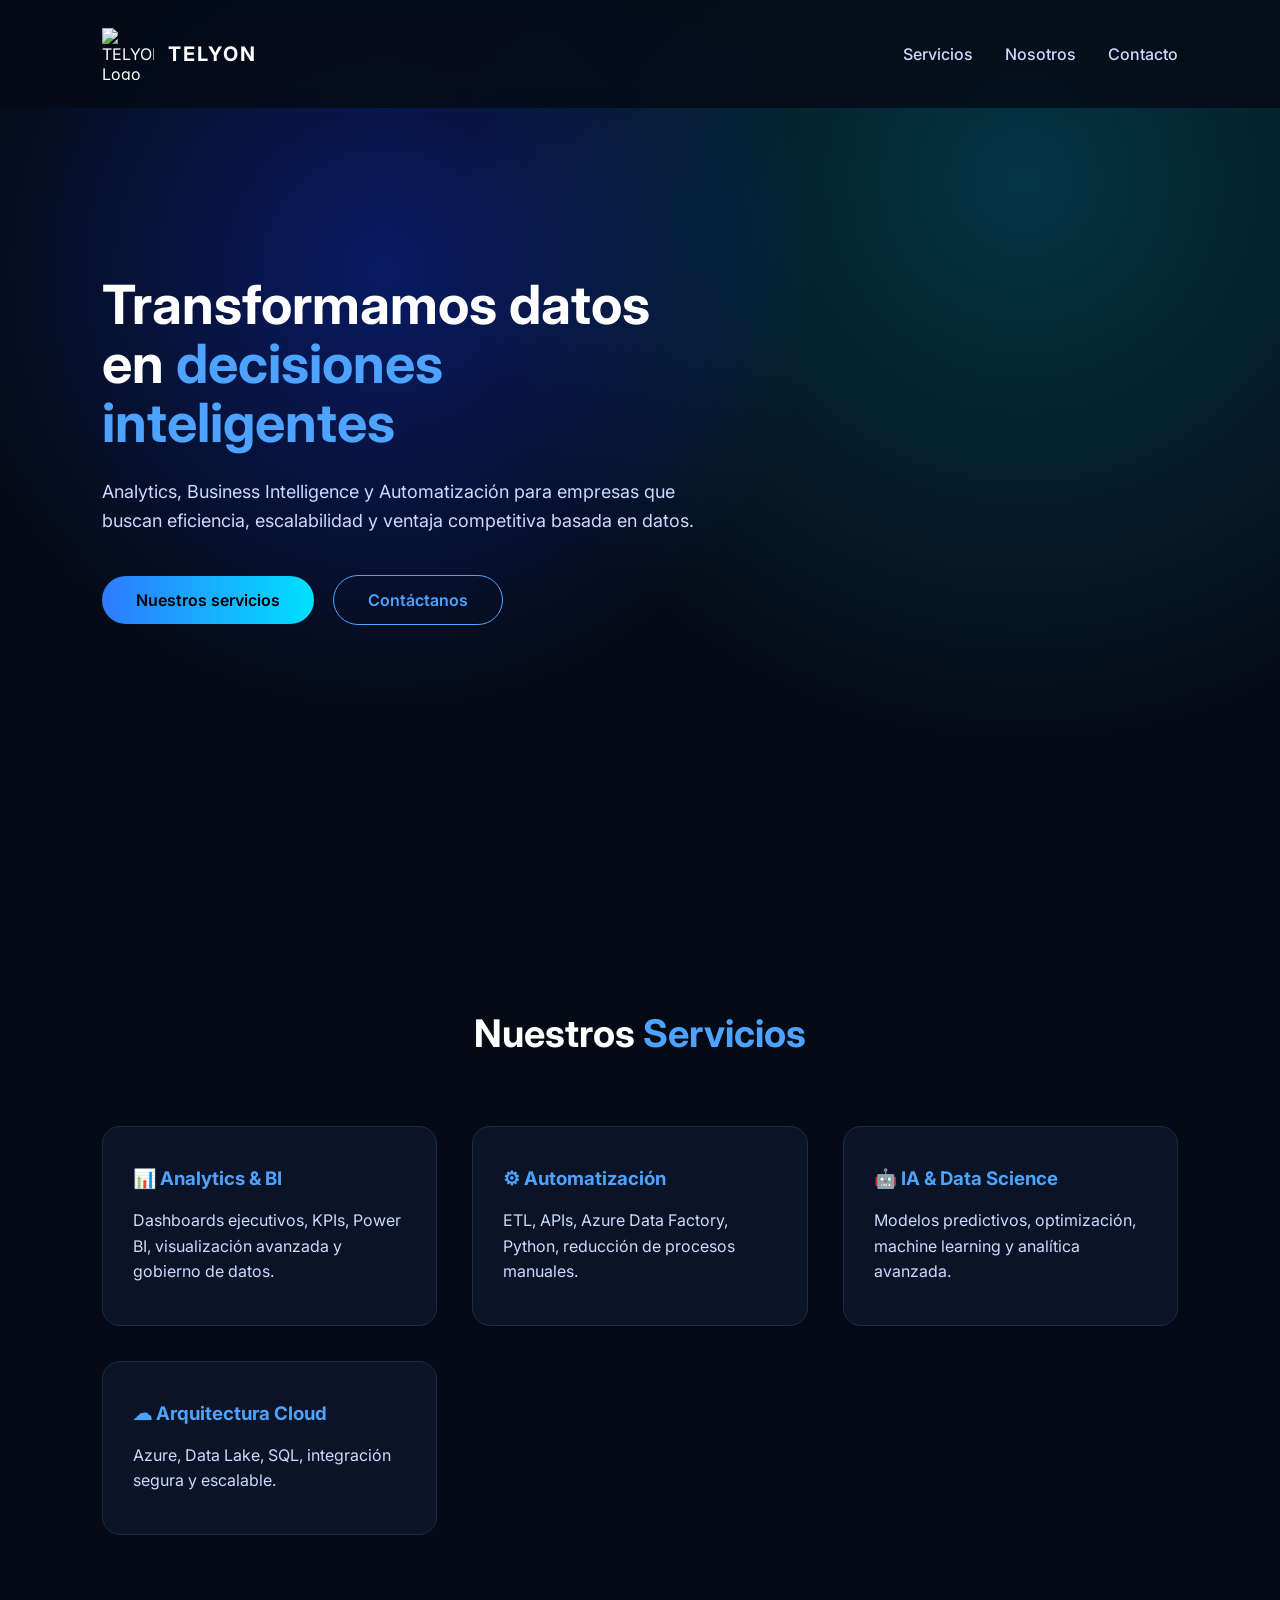
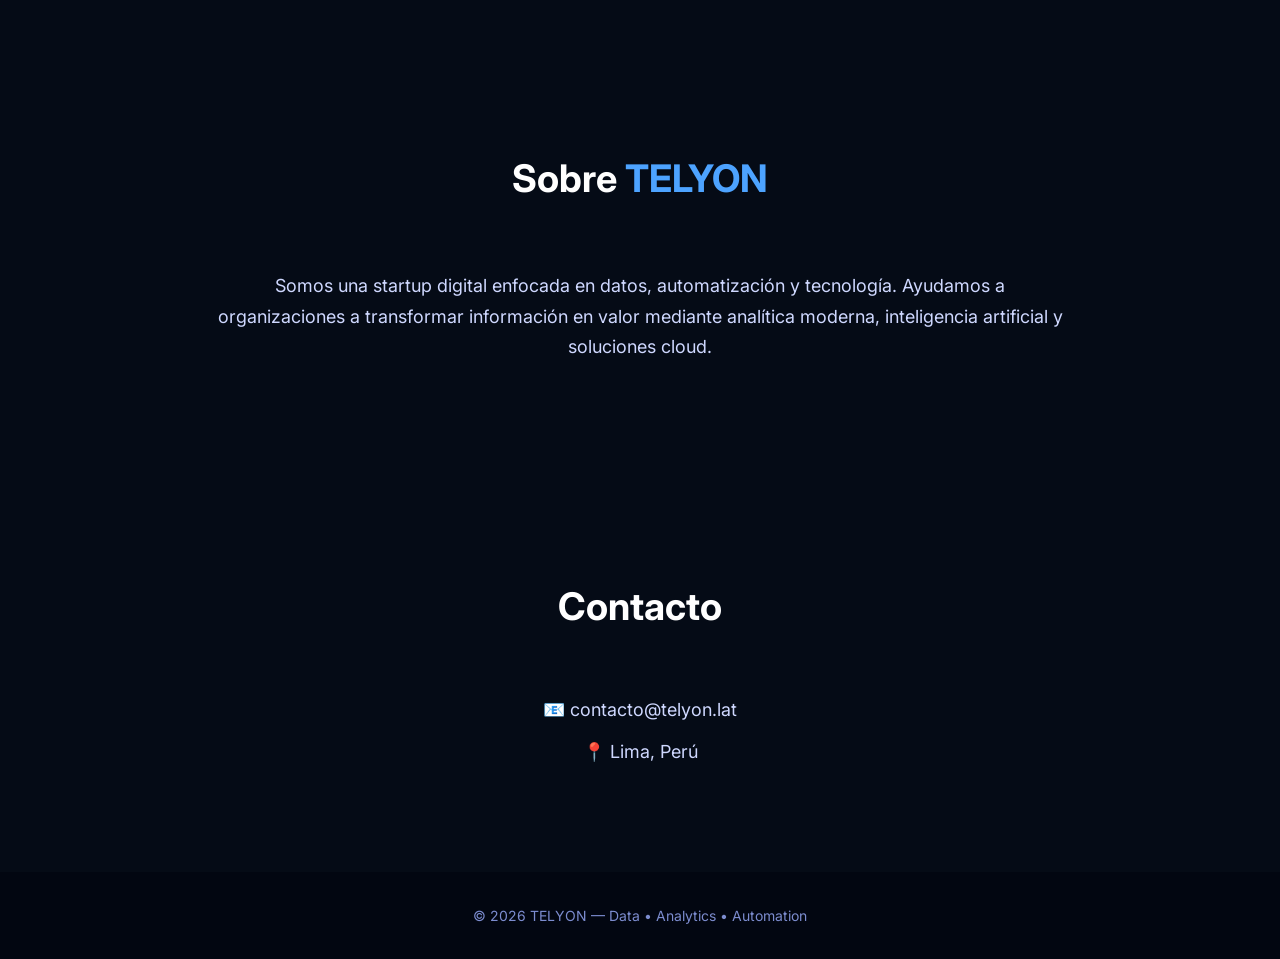
==== commit 610331b4: "Update index.html" ====
--- a/index.html
+++ b/index.html
@@ -1,29 +1,272 @@
 <!DOCTYPE html>
 <html lang="es">
 <head>
-<meta charset="UTF-8">
-<meta name="viewport" content="width=device-width, initial-scale=1.0">
-<title>FREIDEAS | Diseño Interior & Melamina</title>
-<link href="https://fonts.googleapis.com/css2?family=Montserrat:wght@300;500;700&display=swap" rel="stylesheet">
-<link rel="stylesheet" href="styles.css">
+    <meta charset="UTF-8" />
+    <meta name="viewport" content="width=device-width, initial-scale=1.0"/>
+    <title>TELYON | Data • Analytics • Automation</title>
+
+    <!-- Google Font -->
+    <link href="https://fonts.googleapis.com/css2?family=Inter:wght@300;400;600;700&display=swap" rel="stylesheet">
+
+    <style>
+        * {
+            margin: 0;
+            padding: 0;
+            box-sizing: border-box;
+            font-family: 'Inter', sans-serif;
+        }
+
+        body {
+            background: #050b16;
+            color: #ffffff;
+            overflow-x: hidden;
+        }
+
+        /* ================= HEADER ================= */
+
+        header {
+            display: flex;
+            justify-content: space-between;
+            align-items: center;
+            padding: 28px 8%;
+            position: fixed;
+            width: 100%;
+            background: rgba(5, 11, 22, 0.85);
+            backdrop-filter: blur(10px);
+            z-index: 1000;
+        }
+
+        .logo {
+            display: flex;
+            align-items: center;
+            gap: 14px;
+        }
+
+        .logo-img {
+            width: 52px;
+            height: 52px;
+            object-fit: contain;
+        }
+
+        .logo-text {
+            font-size: 20px;
+            font-weight: 700;
+            letter-spacing: 2px;
+        }
+
+        nav a {
+            margin-left: 28px;
+            text-decoration: none;
+            color: #cfd8ff;
+            font-weight: 500;
+            transition: 0.3s;
+        }
+
+        nav a:hover {
+            color: #4da3ff;
+        }
+
+        /* ================= HERO ================= */
+
+        .hero {
+            height: 100vh;
+            display: flex;
+            align-items: center;
+            padding: 0 8%;
+            background:
+                radial-gradient(circle at 30% 30%, #123cff55, transparent 40%),
+                radial-gradient(circle at 80% 20%, #00e0ff33, transparent 45%),
+                #050b16;
+        }
+
+        .hero-content {
+            max-width: 620px;
+        }
+
+        .hero h1 {
+            font-size: 54px;
+            line-height: 1.1;
+            margin-bottom: 25px;
+        }
+
+        .hero h1 span {
+            color: #4da3ff;
+        }
+
+        .hero p {
+            font-size: 18px;
+            color: #cfd8ff;
+            margin-bottom: 40px;
+            line-height: 1.6;
+        }
+
+        .buttons a {
+            display: inline-block;
+            padding: 14px 34px;
+            border-radius: 30px;
+            text-decoration: none;
+            margin-right: 15px;
+            font-weight: 600;
+            transition: 0.3s;
+        }
+
+        .btn-primary {
+            background: linear-gradient(90deg, #2f7bff, #00e0ff);
+            color: #000;
+        }
+
+        .btn-primary:hover {
+            opacity: 0.85;
+        }
+
+        .btn-secondary {
+            border: 1px solid #4da3ff;
+            color: #4da3ff;
+        }
+
+        .btn-secondary:hover {
+            background: #4da3ff;
+            color: #000;
+        }
+
+        /* ================= SECTIONS ================= */
+
+        section {
+            padding: 110px 8%;
+        }
+
+        .section-title {
+            text-align: center;
+            font-size: 38px;
+            margin-bottom: 70px;
+        }
+
+        .section-title span {
+            color: #4da3ff;
+        }
+
+        .cards {
+            display: grid;
+            grid-template-columns: repeat(auto-fit,minmax(260px,1fr));
+            gap: 35px;
+        }
+
+        .card {
+            background: #0b1426;
+            padding: 40px 30px;
+            border-radius: 18px;
+            border: 1px solid #1c2a4a;
+            transition: 0.3s;
+        }
+
+        .card:hover {
+            transform: translateY(-8px);
+            border-color: #4da3ff;
+            box-shadow: 0 0 25px #4da3f744;
+        }
+
+        .card h3 {
+            margin-bottom: 18px;
+            color: #4da3ff;
+        }
+
+        .card p {
+            color: #cfd8ff;
+            line-height: 1.6;
+        }
+
+        footer {
+            text-align: center;
+            padding: 35px;
+            background: #020611;
+            color: #7c8ccf;
+            font-size: 14px;
+        }
+
+        @media(max-width: 768px){
+            .hero h1 {
+                font-size: 38px;
+            }
+        }
+    </style>
 </head>
+
 <body>
 
-<nav class="navbar">
-<div class="logo">
-<img src="images/logo.png" alt="FREIDEAS">
-</div>
-<ul>
-<li><a href="#servicios">Servicios</a></li>
-<li><a href="#proyectos">Proyectos</a></li>
-<li><a href="#contacto">Contacto</a></li>
-</ul>
-</nav>
-
-<header class="hero">
-<div class="overlay">
-<h1>Diseñamos espacios que generan impacto</h1>
-<p>Especialistas en mobiliario en melamina, diseño interior y servicios generales de alta calidad.</p>
-<a href="#contacto" class="btn">Solicitar Asesoría</a>
-</div>
+<header>
+    <div class="logo">
+        <img src="images/TELYON.png" alt="TELYON Logo" class="logo-img">
+        <div class="logo-text">TELYON</div>
+    </div>
+
+    <nav>
+        <a href="#services">Servicios</a>
+        <a href="#about">Nosotros</a>
+        <a href="#contact">Contacto</a>
+    </nav>
 </header>
+
+<section class="hero">
+    <div class="hero-content">
+        <h1>Transformamos datos en <span>decisiones inteligentes</span></h1>
+        <p>
+            Analytics, Business Intelligence y Automatización para empresas que buscan
+            eficiencia, escalabilidad y ventaja competitiva basada en datos.
+        </p>
+
+        <div class="buttons">
+            <a href="#services" class="btn-primary">Nuestros servicios</a>
+            <a href="#contact" class="btn-secondary">Contáctanos</a>
+        </div>
+    </div>
+</section>
+
+<section id="services">
+    <h2 class="section-title">Nuestros <span>Servicios</span></h2>
+
+    <div class="cards">
+        <div class="card">
+            <h3>📊 Analytics & BI</h3>
+            <p>Dashboards ejecutivos, KPIs, Power BI, visualización avanzada y gobierno de datos.</p>
+        </div>
+
+        <div class="card">
+            <h3>⚙ Automatización</h3>
+            <p>ETL, APIs, Azure Data Factory, Python, reducción de procesos manuales.</p>
+        </div>
+
+        <div class="card">
+            <h3>🤖 IA & Data Science</h3>
+            <p>Modelos predictivos, optimización, machine learning y analítica avanzada.</p>
+        </div>
+
+        <div class="card">
+            <h3>☁ Arquitectura Cloud</h3>
+            <p>Azure, Data Lake, SQL, integración segura y escalable.</p>
+        </div>
+    </div>
+</section>
+
+<section id="about">
+    <h2 class="section-title">Sobre <span>TELYON</span></h2>
+    <p style="max-width:850px;margin:auto;text-align:center;color:#cfd8ff;font-size:18px;line-height:1.7">
+        Somos una startup digital enfocada en datos, automatización y tecnología.
+        Ayudamos a organizaciones a transformar información en valor mediante
+        analítica moderna, inteligencia artificial y soluciones cloud.
+    </p>
+</section>
+
+<section id="contact">
+    <h2 class="section-title">Contacto</h2>
+    <p style="text-align:center;color:#cfd8ff;font-size:18px">
+        📧 contacto@telyon.lat <br><br>
+        📍 Lima, Perú
+    </p>
+</section>
+
+<footer>
+    © 2026 TELYON — Data • Analytics • Automation
+</footer>
+
+</body>
+</html>
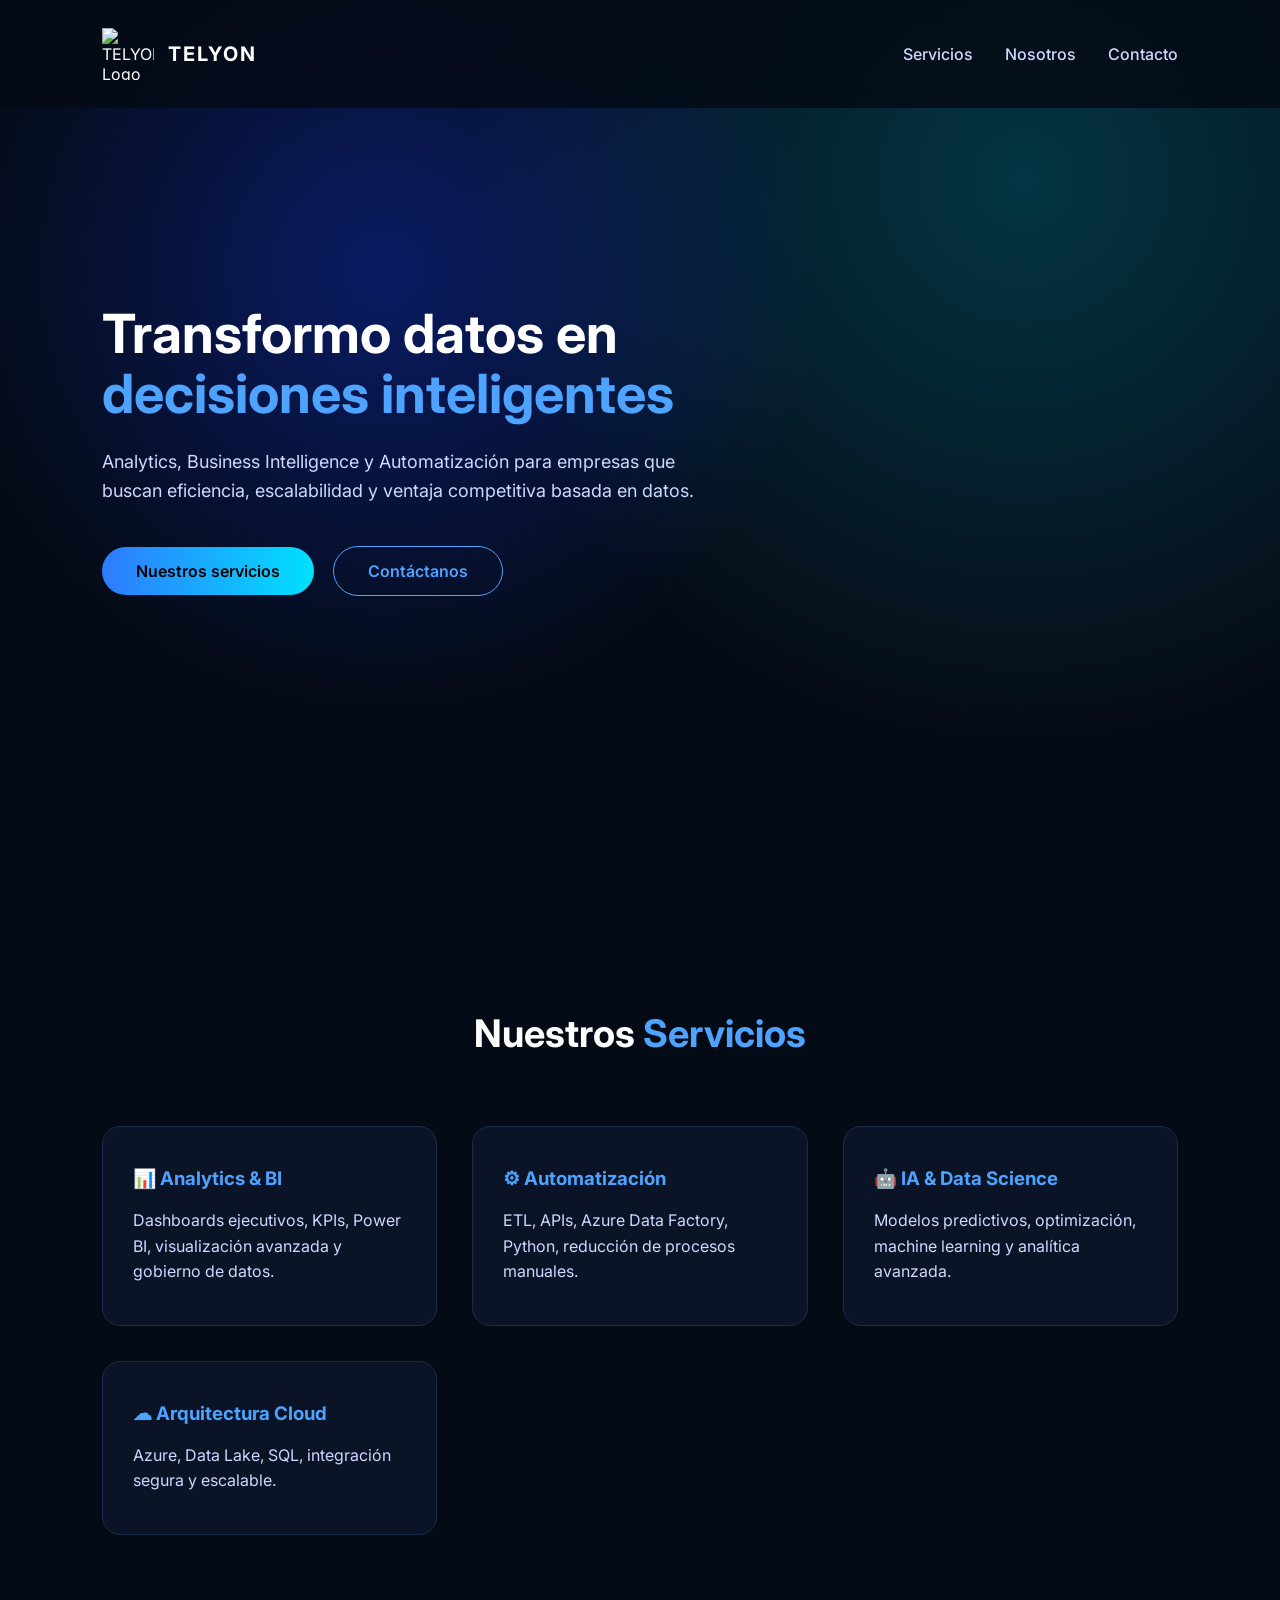
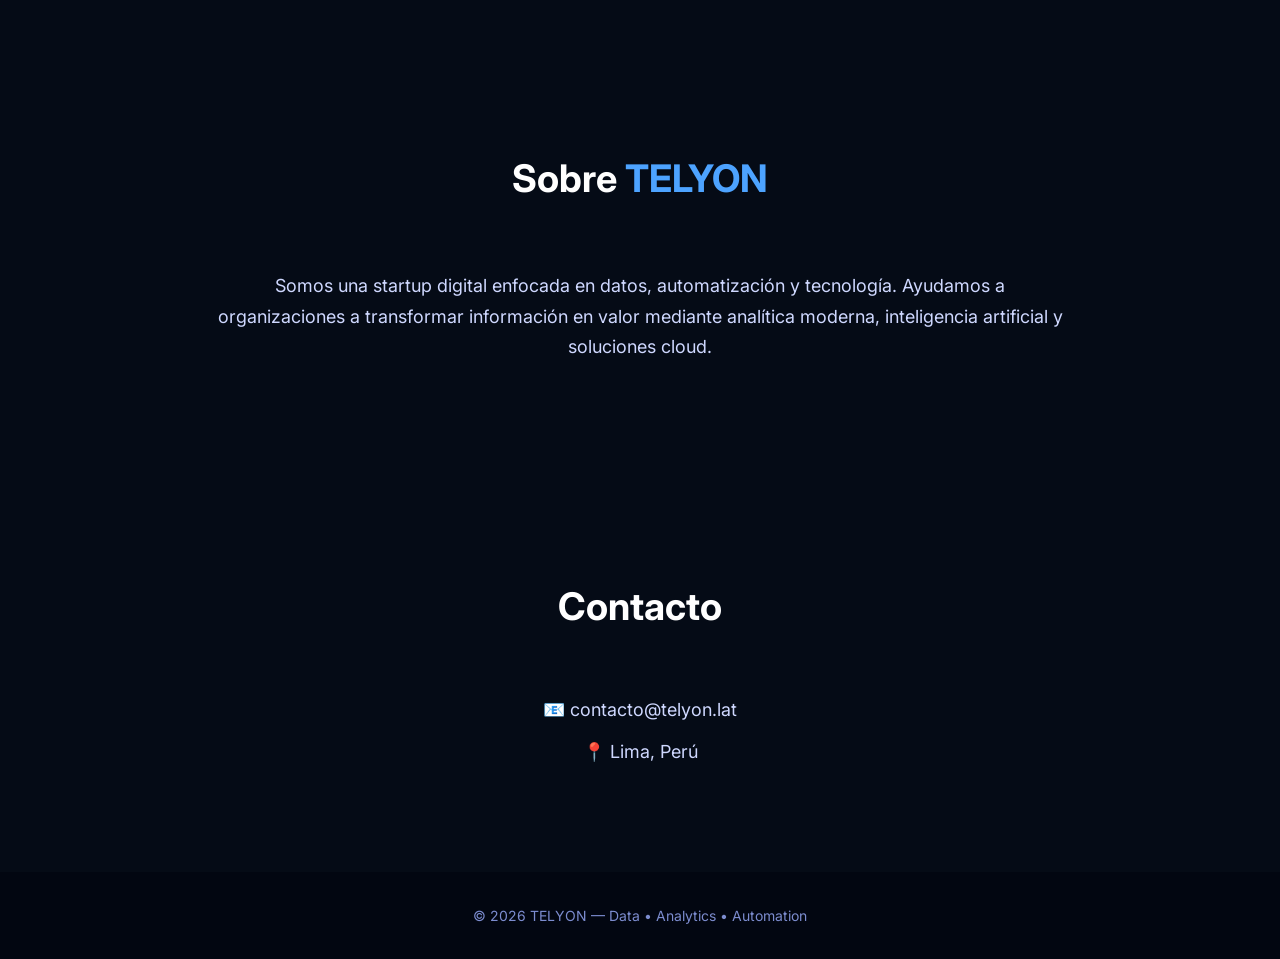
==== commit 42d1a2ee: "index.html" ====
--- a/index.html
+++ b/index.html
@@ -208,7 +208,7 @@
 
 <section class="hero">
     <div class="hero-content">
-        <h1>Transformamos datos en <span>decisiones inteligentes</span></h1>
+        <h1>Transformo datos en <span>decisiones inteligentes</span></h1>
         <p>
             Analytics, Business Intelligence y Automatización para empresas que buscan
             eficiencia, escalabilidad y ventaja competitiva basada en datos.
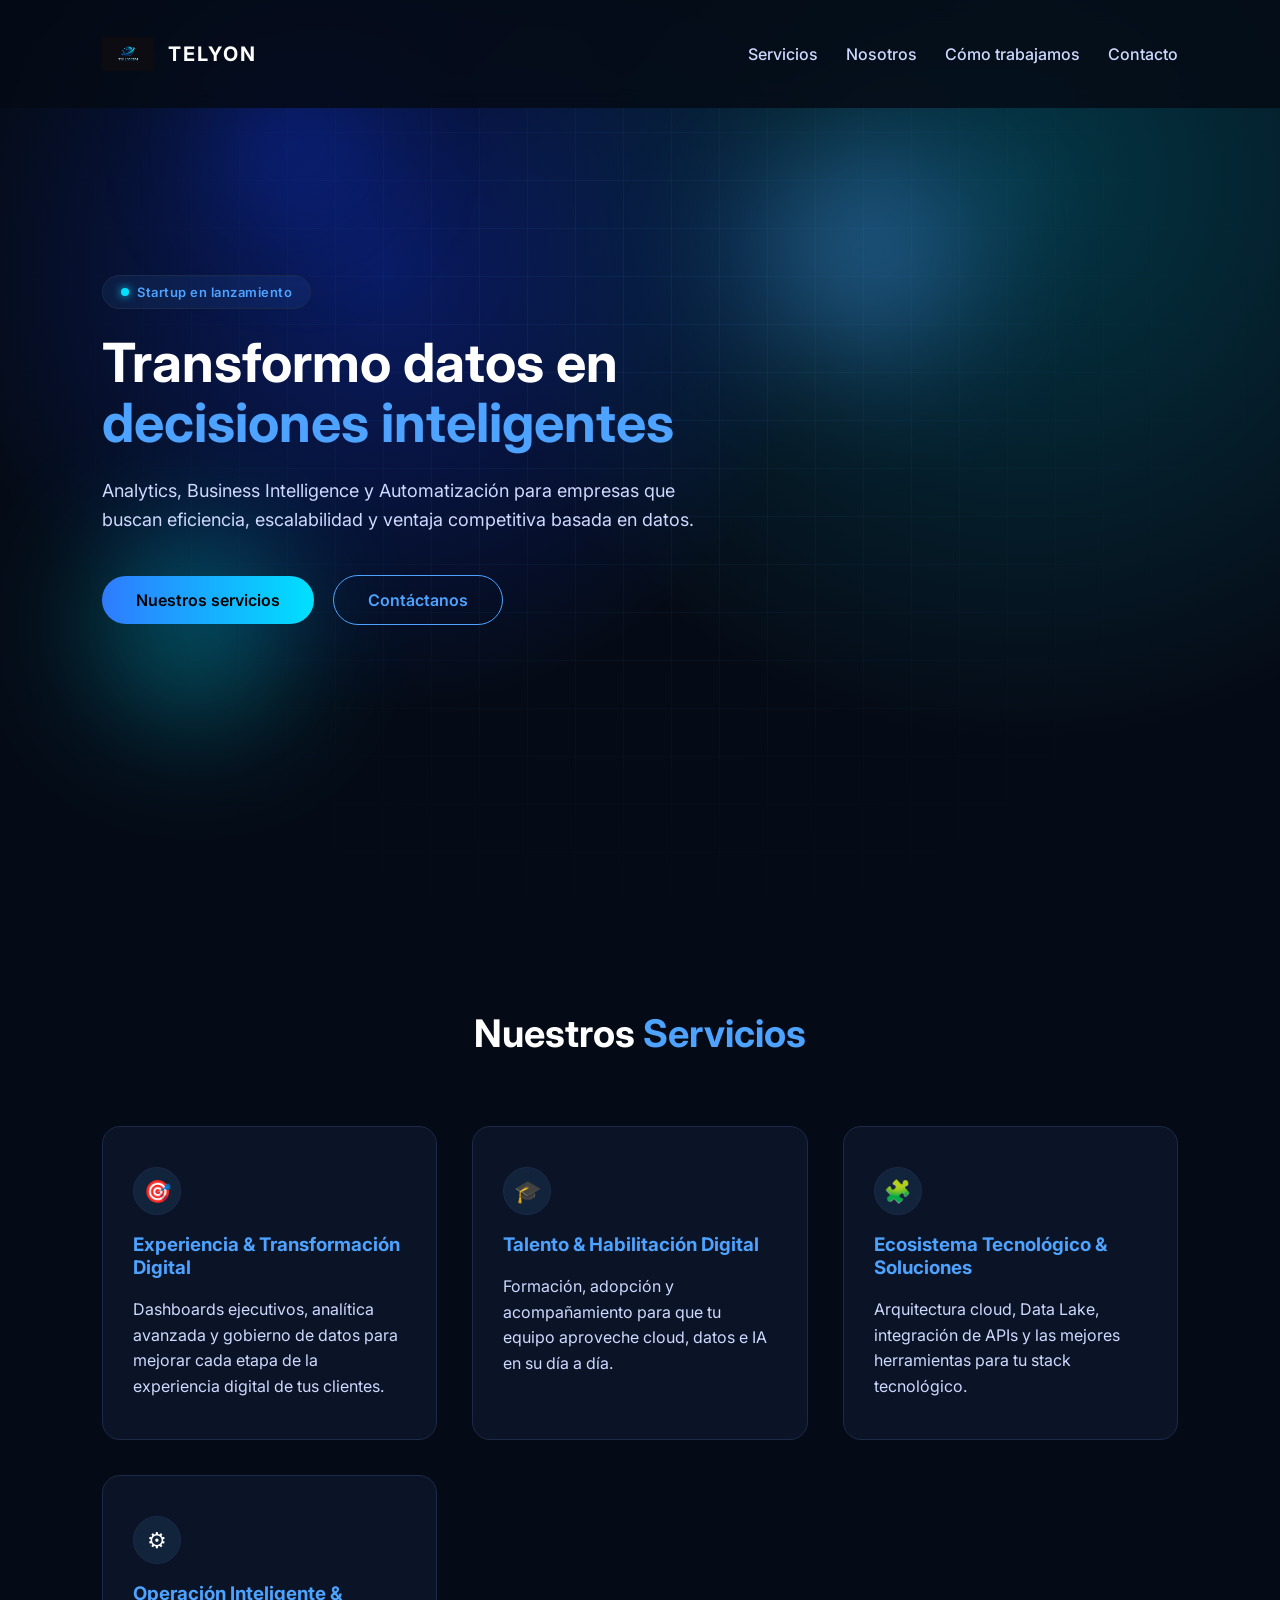
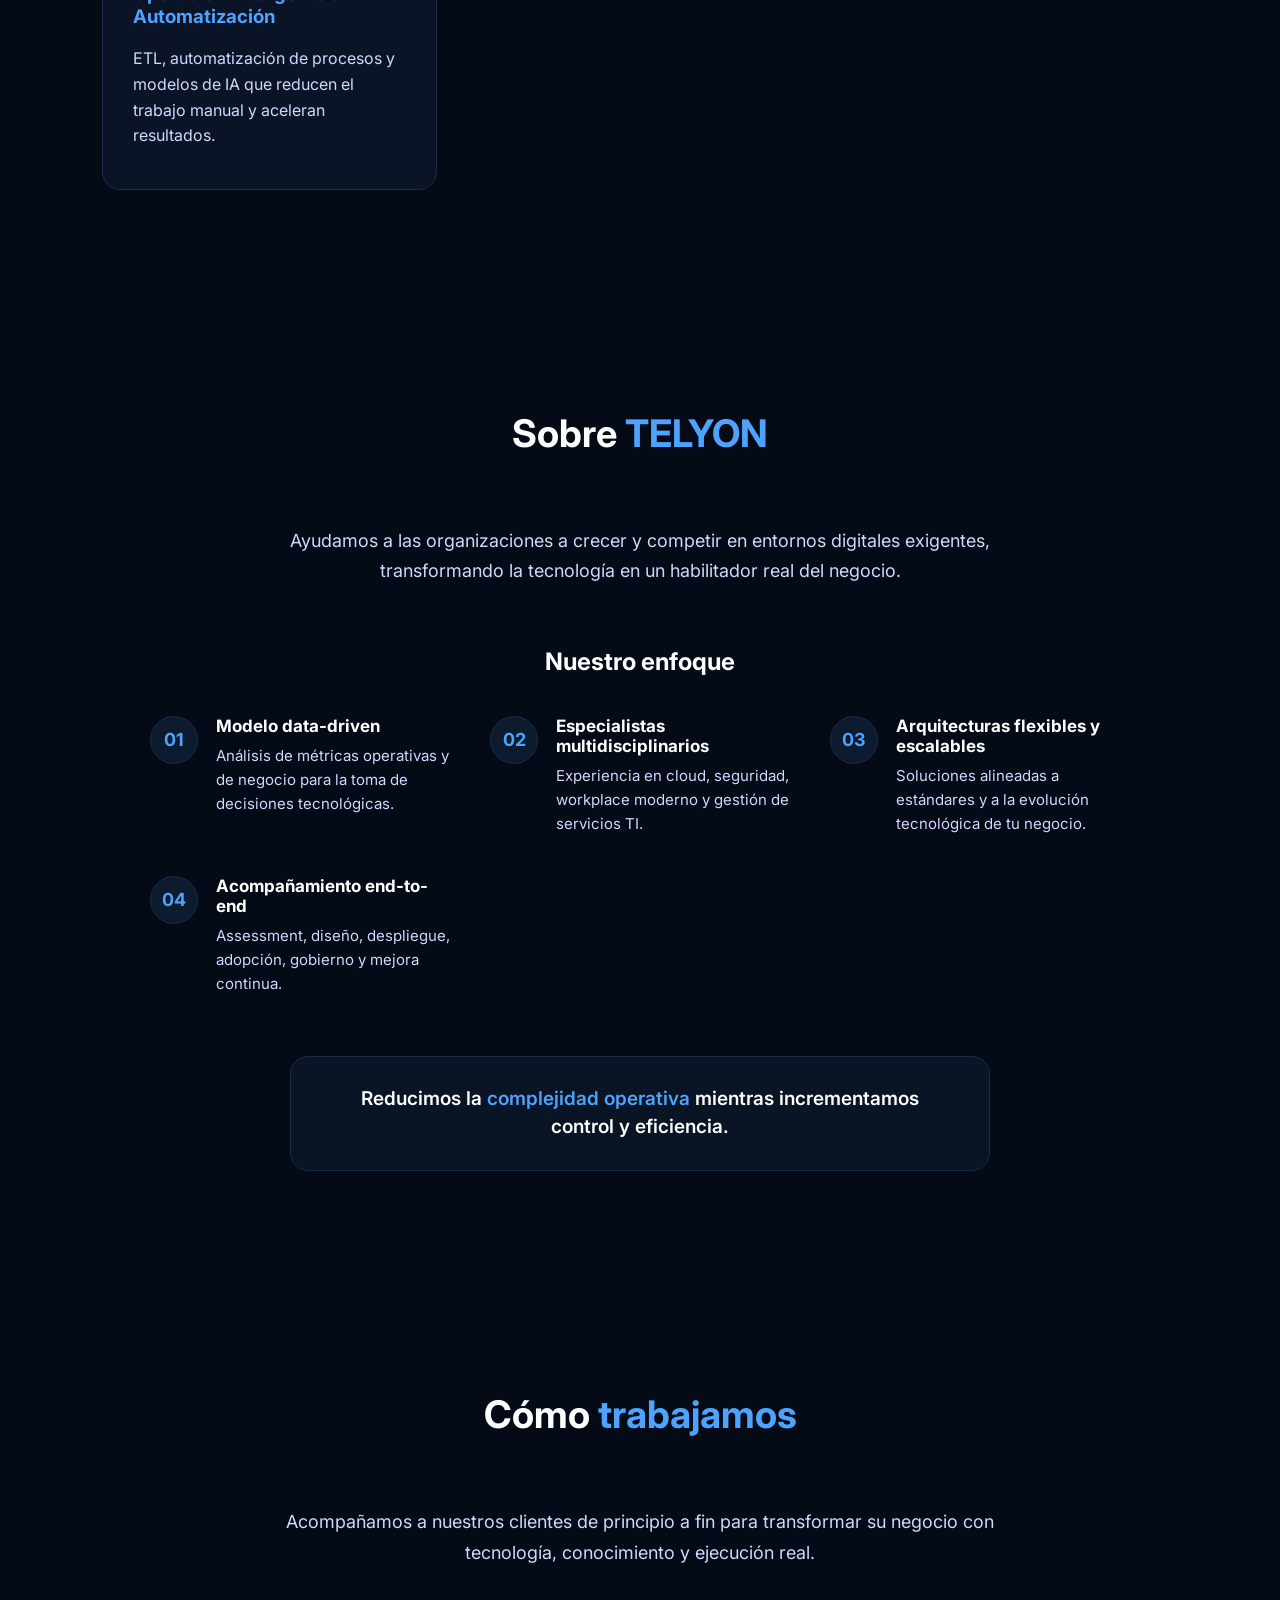
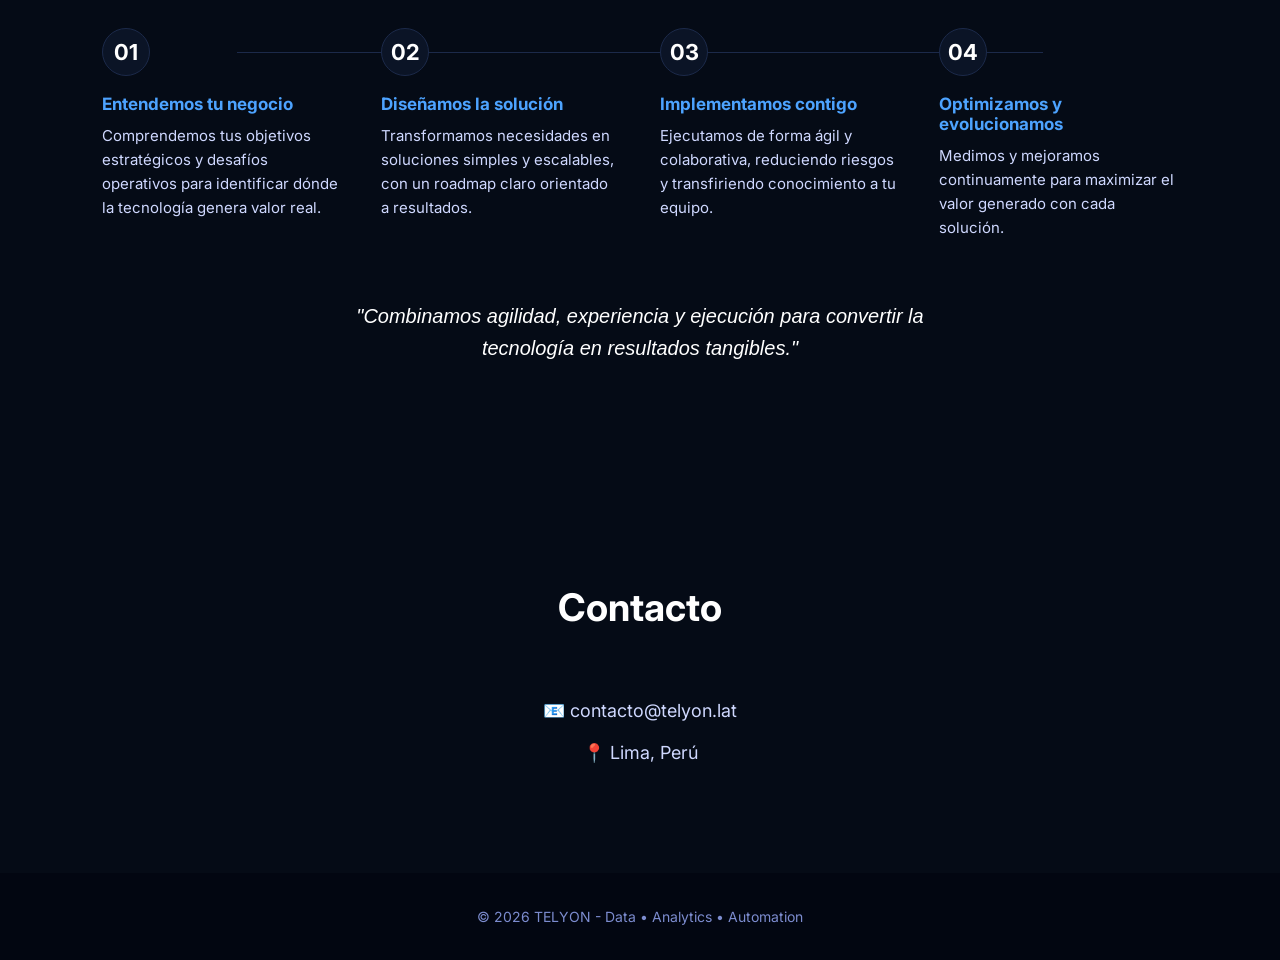
==== commit a03b1e72: "actualizar pagina principal" ====
--- a/index.html
+++ b/index.html
@@ -1,272 +1,774 @@
-<!DOCTYPE html>
-<html lang="es">
-<head>
-    <meta charset="UTF-8" />
-    <meta name="viewport" content="width=device-width, initial-scale=1.0"/>
-    <title>TELYON | Data • Analytics • Automation</title>
-
-    <!-- Google Font -->
-    <link href="https://fonts.googleapis.com/css2?family=Inter:wght@300;400;600;700&display=swap" rel="stylesheet">
-
-    <style>
-        * {
-            margin: 0;
-            padding: 0;
-            box-sizing: border-box;
-            font-family: 'Inter', sans-serif;
-        }
-
-        body {
-            background: #050b16;
-            color: #ffffff;
-            overflow-x: hidden;
-        }
-
-        /* ================= HEADER ================= */
-
-        header {
-            display: flex;
-            justify-content: space-between;
-            align-items: center;
-            padding: 28px 8%;
-            position: fixed;
-            width: 100%;
-            background: rgba(5, 11, 22, 0.85);
-            backdrop-filter: blur(10px);
-            z-index: 1000;
-        }
-
-        .logo {
-            display: flex;
-            align-items: center;
-            gap: 14px;
-        }
-
-        .logo-img {
-            width: 52px;
-            height: 52px;
-            object-fit: contain;
-        }
-
-        .logo-text {
-            font-size: 20px;
-            font-weight: 700;
-            letter-spacing: 2px;
-        }
-
-        nav a {
-            margin-left: 28px;
-            text-decoration: none;
-            color: #cfd8ff;
-            font-weight: 500;
-            transition: 0.3s;
-        }
-
-        nav a:hover {
-            color: #4da3ff;
-        }
-
-        /* ================= HERO ================= */
-
-        .hero {
-            height: 100vh;
-            display: flex;
-            align-items: center;
-            padding: 0 8%;
-            background:
-                radial-gradient(circle at 30% 30%, #123cff55, transparent 40%),
-                radial-gradient(circle at 80% 20%, #00e0ff33, transparent 45%),
-                #050b16;
-        }
-
-        .hero-content {
-            max-width: 620px;
-        }
-
-        .hero h1 {
-            font-size: 54px;
-            line-height: 1.1;
-            margin-bottom: 25px;
-        }
-
-        .hero h1 span {
-            color: #4da3ff;
-        }
-
-        .hero p {
-            font-size: 18px;
-            color: #cfd8ff;
-            margin-bottom: 40px;
-            line-height: 1.6;
-        }
-
-        .buttons a {
-            display: inline-block;
-            padding: 14px 34px;
-            border-radius: 30px;
-            text-decoration: none;
-            margin-right: 15px;
-            font-weight: 600;
-            transition: 0.3s;
-        }
-
-        .btn-primary {
-            background: linear-gradient(90deg, #2f7bff, #00e0ff);
-            color: #000;
-        }
-
-        .btn-primary:hover {
-            opacity: 0.85;
-        }
-
-        .btn-secondary {
-            border: 1px solid #4da3ff;
-            color: #4da3ff;
-        }
-
-        .btn-secondary:hover {
-            background: #4da3ff;
-            color: #000;
-        }
-
-        /* ================= SECTIONS ================= */
-
-        section {
-            padding: 110px 8%;
-        }
-
-        .section-title {
-            text-align: center;
-            font-size: 38px;
-            margin-bottom: 70px;
-        }
-
-        .section-title span {
-            color: #4da3ff;
-        }
-
-        .cards {
-            display: grid;
-            grid-template-columns: repeat(auto-fit,minmax(260px,1fr));
-            gap: 35px;
-        }
-
-        .card {
-            background: #0b1426;
-            padding: 40px 30px;
-            border-radius: 18px;
-            border: 1px solid #1c2a4a;
-            transition: 0.3s;
-        }
-
-        .card:hover {
-            transform: translateY(-8px);
-            border-color: #4da3ff;
-            box-shadow: 0 0 25px #4da3f744;
-        }
-
-        .card h3 {
-            margin-bottom: 18px;
-            color: #4da3ff;
-        }
-
-        .card p {
-            color: #cfd8ff;
-            line-height: 1.6;
-        }
-
-        footer {
-            text-align: center;
-            padding: 35px;
-            background: #020611;
-            color: #7c8ccf;
-            font-size: 14px;
-        }
-
-        @media(max-width: 768px){
-            .hero h1 {
-                font-size: 38px;
-            }
-        }
-    </style>
-</head>
-
-<body>
-
-<header>
-    <div class="logo">
-        <img src="images/TELYON.png" alt="TELYON Logo" class="logo-img">
-        <div class="logo-text">TELYON</div>
-    </div>
-
-    <nav>
-        <a href="#services">Servicios</a>
-        <a href="#about">Nosotros</a>
-        <a href="#contact">Contacto</a>
-    </nav>
-</header>
-
-<section class="hero">
-    <div class="hero-content">
-        <h1>Transformo datos en <span>decisiones inteligentes</span></h1>
-        <p>
-            Analytics, Business Intelligence y Automatización para empresas que buscan
-            eficiencia, escalabilidad y ventaja competitiva basada en datos.
-        </p>
-
-        <div class="buttons">
-            <a href="#services" class="btn-primary">Nuestros servicios</a>
-            <a href="#contact" class="btn-secondary">Contáctanos</a>
-        </div>
-    </div>
-</section>
-
-<section id="services">
-    <h2 class="section-title">Nuestros <span>Servicios</span></h2>
-
-    <div class="cards">
-        <div class="card">
-            <h3>📊 Analytics & BI</h3>
-            <p>Dashboards ejecutivos, KPIs, Power BI, visualización avanzada y gobierno de datos.</p>
-        </div>
-
-        <div class="card">
-            <h3>⚙ Automatización</h3>
-            <p>ETL, APIs, Azure Data Factory, Python, reducción de procesos manuales.</p>
-        </div>
-
-        <div class="card">
-            <h3>🤖 IA & Data Science</h3>
-            <p>Modelos predictivos, optimización, machine learning y analítica avanzada.</p>
-        </div>
-
-        <div class="card">
-            <h3>☁ Arquitectura Cloud</h3>
-            <p>Azure, Data Lake, SQL, integración segura y escalable.</p>
-        </div>
-    </div>
-</section>
-
-<section id="about">
-    <h2 class="section-title">Sobre <span>TELYON</span></h2>
-    <p style="max-width:850px;margin:auto;text-align:center;color:#cfd8ff;font-size:18px;line-height:1.7">
-        Somos una startup digital enfocada en datos, automatización y tecnología.
-        Ayudamos a organizaciones a transformar información en valor mediante
-        analítica moderna, inteligencia artificial y soluciones cloud.
-    </p>
-</section>
-
-<section id="contact">
-    <h2 class="section-title">Contacto</h2>
-    <p style="text-align:center;color:#cfd8ff;font-size:18px">
-        📧 contacto@telyon.lat <br><br>
-        📍 Lima, Perú
-    </p>
-</section>
-
-<footer>
-    © 2026 TELYON — Data • Analytics • Automation
-</footer>
-
-</body>
-</html>
+<!DOCTYPE html>
+<html lang="es">
+<head>
+    <meta charset="UTF-8" />
+    <meta name="viewport" content="width=device-width, initial-scale=1.0"/>
+    <title>TELYON | Data • Analytics • Automation</title>
+    <meta name="description" content="TELYON es una startup de datos que transforma información en decisiones inteligentes mediante Analytics, Business Intelligence, IA y Automatización." />
+
+    <!-- Open Graph -->
+    <meta property="og:title" content="TELYON | Data • Analytics • Automation" />
+    <meta property="og:description" content="Analytics, Business Intelligence y Automatización para empresas que buscan eficiencia, escalabilidad y ventaja competitiva basada en datos." />
+    <meta property="og:image" content="Images/TELYON.png" />
+    <meta property="og:type" content="website" />
+
+    <link rel="icon" href="Images/TELYON.png" type="image/png" />
+
+    <!-- Google Font -->
+    <link href="https://fonts.googleapis.com/css2?family=Inter:wght@300;400;600;700&display=swap" rel="stylesheet">
+
+    <style>
+        :root {
+            --bg: #050b16;
+            --bg-deep: #020611;
+            --card-bg: #0b1426;
+            --border: #1c2a4a;
+            --text: #ffffff;
+            --text-muted: #cfd8ff;
+            --text-faint: #7c8ccf;
+            --accent: #4da3ff;
+            --accent-2: #00e0ff;
+            --glow-1: #123cff55;
+            --glow-2: #00e0ff33;
+        }
+
+        * {
+            margin: 0;
+            padding: 0;
+            box-sizing: border-box;
+            font-family: 'Inter', sans-serif;
+        }
+
+        html {
+            scroll-behavior: smooth;
+            overflow-x: hidden;
+            width: 100%;
+        }
+
+        body {
+            background: var(--bg);
+            color: var(--text);
+            overflow-x: hidden;
+            width: 100%;
+        }
+
+        /* ================= HEADER ================= */
+
+        header {
+            display: flex;
+            justify-content: space-between;
+            align-items: center;
+            padding: 28px 8%;
+            position: fixed;
+            width: 100%;
+            background: rgba(5, 11, 22, 0.85);
+            backdrop-filter: blur(10px);
+            z-index: 1000;
+        }
+
+        .logo {
+            display: flex;
+            align-items: center;
+            gap: 14px;
+        }
+
+        .logo-img {
+            width: 52px;
+            height: 52px;
+            object-fit: contain;
+        }
+
+        .logo-text {
+            font-size: 20px;
+            font-weight: 700;
+            letter-spacing: 2px;
+        }
+
+        nav {
+            display: flex;
+            align-items: center;
+        }
+
+        nav a {
+            margin-left: 28px;
+            text-decoration: none;
+            color: var(--text-muted);
+            font-weight: 500;
+            transition: 0.3s;
+        }
+
+        nav a:hover {
+            color: var(--accent);
+        }
+
+        .nav-toggle {
+            display: none;
+            flex-direction: column;
+            justify-content: center;
+            gap: 5px;
+            width: 32px;
+            height: 32px;
+            background: none;
+            border: none;
+            cursor: pointer;
+            z-index: 1100;
+        }
+
+        .nav-toggle span {
+            display: block;
+            width: 100%;
+            height: 2px;
+            background: var(--text);
+            border-radius: 2px;
+            transition: 0.3s;
+        }
+
+        .nav-toggle.active span:nth-child(1) {
+            transform: translateY(7px) rotate(45deg);
+        }
+
+        .nav-toggle.active span:nth-child(2) {
+            opacity: 0;
+        }
+
+        .nav-toggle.active span:nth-child(3) {
+            transform: translateY(-7px) rotate(-45deg);
+        }
+
+        /* ================= HERO ================= */
+
+        .hero {
+            position: relative;
+            height: 100vh;
+            display: flex;
+            align-items: center;
+            padding: 0 8%;
+            background: var(--bg);
+            overflow: hidden;
+        }
+
+        .hero-bg {
+            position: absolute;
+            inset: 0;
+            z-index: 0;
+            background:
+                radial-gradient(circle at 30% 30%, var(--glow-1), transparent 40%),
+                radial-gradient(circle at 80% 20%, var(--glow-2), transparent 45%),
+                var(--bg);
+        }
+
+        .hero-grid {
+            position: absolute;
+            inset: -1px;
+            z-index: 1;
+            background-image:
+                repeating-linear-gradient(0deg, rgba(77,163,255,0.08) 0px, rgba(77,163,255,0.08) 1px, transparent 1px, transparent 48px),
+                repeating-linear-gradient(90deg, rgba(77,163,255,0.08) 0px, rgba(77,163,255,0.08) 1px, transparent 1px, transparent 48px);
+            mask-image: radial-gradient(circle at 50% 40%, #000 0%, transparent 75%);
+            -webkit-mask-image: radial-gradient(circle at 50% 40%, #000 0%, transparent 75%);
+        }
+
+        .orb {
+            position: absolute;
+            border-radius: 50%;
+            filter: blur(60px);
+            z-index: 1;
+            opacity: 0.55;
+            animation: drift 18s ease-in-out infinite;
+        }
+
+        .orb-1 {
+            width: 320px;
+            height: 320px;
+            top: 10%;
+            left: 55%;
+            background: radial-gradient(circle, var(--accent), transparent 70%);
+            animation-duration: 16s;
+        }
+
+        .orb-2 {
+            width: 260px;
+            height: 260px;
+            top: 55%;
+            left: 5%;
+            background: radial-gradient(circle, var(--accent-2), transparent 70%);
+            animation-duration: 22s;
+            animation-delay: -6s;
+        }
+
+        .orb-3 {
+            width: 200px;
+            height: 200px;
+            top: 5%;
+            left: 15%;
+            background: radial-gradient(circle, #123cff, transparent 70%);
+            animation-duration: 20s;
+            animation-delay: -3s;
+        }
+
+        @keyframes drift {
+            0%, 100% { transform: translate(0, 0) scale(1); }
+            33% { transform: translate(30px, -20px) scale(1.08); }
+            66% { transform: translate(-25px, 25px) scale(0.95); }
+        }
+
+        .hero-content {
+            position: relative;
+            z-index: 2;
+            max-width: 620px;
+        }
+
+        .badge {
+            display: inline-flex;
+            align-items: center;
+            gap: 8px;
+            padding: 8px 18px;
+            border-radius: 30px;
+            border: 1px solid var(--border);
+            background: rgba(77, 163, 255, 0.08);
+            color: var(--accent);
+            font-size: 13px;
+            font-weight: 600;
+            letter-spacing: 0.5px;
+            margin-bottom: 24px;
+        }
+
+        .badge-dot {
+            width: 8px;
+            height: 8px;
+            border-radius: 50%;
+            background: var(--accent-2);
+            box-shadow: 0 0 8px var(--accent-2);
+            animation: blink 2s ease-in-out infinite;
+        }
+
+        @keyframes blink {
+            0%, 100% { opacity: 1; }
+            50% { opacity: 0.3; }
+        }
+
+        .hero h1 {
+            font-size: 54px;
+            line-height: 1.1;
+            margin-bottom: 25px;
+        }
+
+        .hero h1 span {
+            color: var(--accent);
+        }
+
+        .hero p {
+            font-size: 18px;
+            color: var(--text-muted);
+            margin-bottom: 40px;
+            line-height: 1.6;
+        }
+
+        .buttons a {
+            display: inline-block;
+            padding: 14px 34px;
+            border-radius: 30px;
+            text-decoration: none;
+            margin-right: 15px;
+            font-weight: 600;
+            transition: 0.3s;
+        }
+
+        .btn-primary {
+            background: linear-gradient(90deg, #2f7bff, var(--accent-2));
+            color: #000;
+        }
+
+        .btn-primary:hover {
+            opacity: 0.85;
+        }
+
+        .btn-secondary {
+            border: 1px solid var(--accent);
+            color: var(--accent);
+        }
+
+        .btn-secondary:hover {
+            background: var(--accent);
+            color: #000;
+        }
+
+        /* ================= SECTIONS ================= */
+
+        section {
+            padding: 110px 8%;
+        }
+
+        .section-title {
+            text-align: center;
+            font-size: 38px;
+            margin-bottom: 70px;
+        }
+
+        .section-title span {
+            color: var(--accent);
+        }
+
+        .cards {
+            display: grid;
+            grid-template-columns: repeat(auto-fit,minmax(260px,1fr));
+            gap: 35px;
+        }
+
+        .card {
+            background: var(--card-bg);
+            padding: 40px 30px;
+            border-radius: 18px;
+            border: 1px solid var(--border);
+            transition: 0.3s;
+        }
+
+        .card:hover {
+            transform: translateY(-8px);
+            border-color: var(--accent);
+            box-shadow: 0 0 25px #4da3f744;
+        }
+
+        .card-icon {
+            display: inline-flex;
+            align-items: center;
+            justify-content: center;
+            width: 48px;
+            height: 48px;
+            border-radius: 50%;
+            background: rgba(77, 163, 255, 0.1);
+            border: 1px solid var(--border);
+            font-size: 22px;
+            margin-bottom: 18px;
+        }
+
+        .card h3 {
+            margin-bottom: 18px;
+            color: var(--accent);
+        }
+
+        .card p {
+            color: var(--text-muted);
+            line-height: 1.6;
+        }
+
+        /* ================= SHARED TEXT BLOCKS ================= */
+
+        .lead-text {
+            max-width: 780px;
+            margin: 0 auto 60px;
+            text-align: center;
+            color: var(--text-muted);
+            font-size: 18px;
+            line-height: 1.7;
+        }
+
+        /* ================= ABOUT / ENFOQUE ================= */
+
+        .approach-heading {
+            font-size: 24px;
+            font-weight: 700;
+            text-align: center;
+            margin-bottom: 40px;
+        }
+
+        .approach-grid {
+            display: grid;
+            grid-template-columns: repeat(auto-fit, minmax(280px, 1fr));
+            gap: 40px;
+            max-width: 980px;
+            margin: 0 auto 60px;
+        }
+
+        .approach-item {
+            display: flex;
+            gap: 18px;
+            align-items: flex-start;
+        }
+
+        .approach-item .card-icon {
+            flex-shrink: 0;
+            margin-bottom: 0;
+            font-size: 18px;
+            font-weight: 700;
+            color: var(--accent);
+        }
+
+        .approach-item h4 {
+            color: var(--text);
+            font-size: 17px;
+            margin-bottom: 8px;
+        }
+
+        .approach-item p {
+            color: var(--text-muted);
+            line-height: 1.6;
+            font-size: 15px;
+        }
+
+        .highlight-box {
+            max-width: 700px;
+            margin: 0 auto;
+            padding: 28px 40px;
+            text-align: center;
+            border: 1px solid var(--border);
+            border-radius: 18px;
+            background: rgba(77, 163, 255, 0.06);
+        }
+
+        .highlight-box p {
+            color: var(--text);
+            font-size: 19px;
+            font-weight: 600;
+            line-height: 1.5;
+        }
+
+        .highlight-box p span {
+            color: var(--accent);
+        }
+
+        /* ================= PROCESS / TIMELINE ================= */
+
+        .timeline {
+            position: relative;
+            display: grid;
+            grid-template-columns: repeat(4, 1fr);
+            gap: 40px;
+            margin-bottom: 60px;
+        }
+
+        .timeline::before {
+            content: '';
+            position: absolute;
+            top: 24px;
+            left: 12.5%;
+            right: 12.5%;
+            height: 1px;
+            background: var(--border);
+        }
+
+        .timeline-step {
+            position: relative;
+            z-index: 1;
+        }
+
+        .timeline-step .card-icon {
+            background: var(--card-bg);
+            font-weight: 700;
+        }
+
+        .timeline-step h4 {
+            color: var(--accent);
+            font-size: 17px;
+            margin-bottom: 10px;
+        }
+
+        .timeline-step p {
+            color: var(--text-muted);
+            line-height: 1.6;
+            font-size: 15px;
+        }
+
+        .process-quote {
+            max-width: 640px;
+            margin: 0 auto;
+            text-align: center;
+            font-size: 20px;
+            font-style: italic;
+            color: var(--text);
+            line-height: 1.6;
+        }
+
+        footer {
+            text-align: center;
+            padding: 35px;
+            background: var(--bg-deep);
+            color: var(--text-faint);
+            font-size: 14px;
+        }
+
+        /* ================= SCROLL REVEAL ================= */
+
+        .reveal {
+            opacity: 0;
+            transform: translateY(24px);
+            transition: opacity 0.7s ease, transform 0.7s ease;
+        }
+
+        .reveal.is-visible {
+            opacity: 1;
+            transform: translateY(0);
+        }
+
+        @media (prefers-reduced-motion: reduce) {
+            .orb, .badge-dot {
+                animation: none !important;
+            }
+            .reveal {
+                opacity: 1 !important;
+                transform: none !important;
+                transition: none !important;
+            }
+            html {
+                scroll-behavior: auto;
+            }
+        }
+
+        @media(max-width: 768px){
+            .hero h1 {
+                font-size: 38px;
+            }
+
+            .nav-toggle {
+                display: flex;
+            }
+
+            nav {
+                position: fixed;
+                top: 0;
+                right: 0;
+                height: 100vh;
+                width: 100%;
+                max-width: 320px;
+                background: rgba(5, 11, 22, 0.98);
+                backdrop-filter: blur(10px);
+                border-left: 1px solid var(--border);
+                flex-direction: column;
+                justify-content: center;
+                align-items: center;
+                gap: 32px;
+                transform: translateX(100%);
+                transition: transform 0.35s ease;
+            }
+
+            nav.nav-open {
+                transform: translateX(0);
+            }
+
+            nav a {
+                margin-left: 0;
+                font-size: 20px;
+            }
+
+            .timeline {
+                grid-template-columns: 1fr;
+                gap: 32px;
+            }
+
+            .timeline::before {
+                display: none;
+            }
+
+            .approach-grid {
+                grid-template-columns: 1fr;
+            }
+        }
+    </style>
+</head>
+
+<body>
+
+<header>
+    <div class="logo">
+        <img src="Images/TELYON.png" alt="TELYON Logo" class="logo-img">
+        <div class="logo-text">TELYON</div>
+    </div>
+
+    <nav id="mainNav">
+        <a href="#services">Servicios</a>
+        <a href="#about">Nosotros</a>
+        <a href="#process">Cómo trabajamos</a>
+        <a href="#contact">Contacto</a>
+    </nav>
+
+    <button class="nav-toggle" id="navToggle" aria-label="Abrir menú" aria-expanded="false" aria-controls="mainNav">
+        <span></span>
+        <span></span>
+        <span></span>
+    </button>
+</header>
+
+<section class="hero">
+    <div class="hero-bg"></div>
+    <div class="hero-grid"></div>
+    <div class="orb orb-1"></div>
+    <div class="orb orb-2"></div>
+    <div class="orb orb-3"></div>
+
+    <div class="hero-content">
+        <span class="badge"><span class="badge-dot"></span> Startup en lanzamiento</span>
+        <h1>Transformo datos en <span>decisiones inteligentes</span></h1>
+        <p>
+            Analytics, Business Intelligence y Automatización para empresas que buscan
+            eficiencia, escalabilidad y ventaja competitiva basada en datos.
+        </p>
+
+        <div class="buttons">
+            <a href="#services" class="btn-primary">Nuestros servicios</a>
+            <a href="#contact" class="btn-secondary">Contáctanos</a>
+        </div>
+    </div>
+</section>
+
+<section id="services">
+    <h2 class="section-title reveal">Nuestros <span>Servicios</span></h2>
+
+    <div class="cards">
+        <div class="card reveal">
+            <div class="card-icon">🎯</div>
+            <h3>Experiencia & Transformación Digital</h3>
+            <p>Dashboards ejecutivos, analítica avanzada y gobierno de datos para mejorar cada etapa de la experiencia digital de tus clientes.</p>
+        </div>
+
+        <div class="card reveal">
+            <div class="card-icon">🎓</div>
+            <h3>Talento & Habilitación Digital</h3>
+            <p>Formación, adopción y acompañamiento para que tu equipo aproveche cloud, datos e IA en su día a día.</p>
+        </div>
+
+        <div class="card reveal">
+            <div class="card-icon">🧩</div>
+            <h3>Ecosistema Tecnológico & Soluciones</h3>
+            <p>Arquitectura cloud, Data Lake, integración de APIs y las mejores herramientas para tu stack tecnológico.</p>
+        </div>
+
+        <div class="card reveal">
+            <div class="card-icon">⚙</div>
+            <h3>Operación Inteligente & Automatización</h3>
+            <p>ETL, automatización de procesos y modelos de IA que reducen el trabajo manual y aceleran resultados.</p>
+        </div>
+    </div>
+</section>
+
+<section id="about">
+    <h2 class="section-title reveal">Sobre <span>TELYON</span></h2>
+    <p class="lead-text reveal">
+        Ayudamos a las organizaciones a crecer y competir en entornos digitales exigentes,
+        transformando la tecnología en un habilitador real del negocio.
+    </p>
+
+    <h3 class="approach-heading reveal">Nuestro enfoque</h3>
+    <div class="approach-grid">
+        <div class="approach-item reveal">
+            <div class="card-icon">01</div>
+            <div>
+                <h4>Modelo data-driven</h4>
+                <p>Análisis de métricas operativas y de negocio para la toma de decisiones tecnológicas.</p>
+            </div>
+        </div>
+
+        <div class="approach-item reveal">
+            <div class="card-icon">02</div>
+            <div>
+                <h4>Especialistas multidisciplinarios</h4>
+                <p>Experiencia en cloud, seguridad, workplace moderno y gestión de servicios TI.</p>
+            </div>
+        </div>
+
+        <div class="approach-item reveal">
+            <div class="card-icon">03</div>
+            <div>
+                <h4>Arquitecturas flexibles y escalables</h4>
+                <p>Soluciones alineadas a estándares y a la evolución tecnológica de tu negocio.</p>
+            </div>
+        </div>
+
+        <div class="approach-item reveal">
+            <div class="card-icon">04</div>
+            <div>
+                <h4>Acompañamiento end-to-end</h4>
+                <p>Assessment, diseño, despliegue, adopción, gobierno y mejora continua.</p>
+            </div>
+        </div>
+    </div>
+
+    <div class="highlight-box reveal">
+        <p>Reducimos la <span>complejidad operativa</span> mientras incrementamos control y eficiencia.</p>
+    </div>
+</section>
+
+<section id="process">
+    <h2 class="section-title reveal">Cómo <span>trabajamos</span></h2>
+    <p class="lead-text reveal">
+        Acompañamos a nuestros clientes de principio a fin para transformar su negocio
+        con tecnología, conocimiento y ejecución real.
+    </p>
+
+    <div class="timeline">
+        <div class="timeline-step reveal">
+            <div class="card-icon">01</div>
+            <h4>Entendemos tu negocio</h4>
+            <p>Comprendemos tus objetivos estratégicos y desafíos operativos para identificar dónde la tecnología genera valor real.</p>
+        </div>
+
+        <div class="timeline-step reveal">
+            <div class="card-icon">02</div>
+            <h4>Diseñamos la solución</h4>
+            <p>Transformamos necesidades en soluciones simples y escalables, con un roadmap claro orientado a resultados.</p>
+        </div>
+
+        <div class="timeline-step reveal">
+            <div class="card-icon">03</div>
+            <h4>Implementamos contigo</h4>
+            <p>Ejecutamos de forma ágil y colaborativa, reduciendo riesgos y transfiriendo conocimiento a tu equipo.</p>
+        </div>
+
+        <div class="timeline-step reveal">
+            <div class="card-icon">04</div>
+            <h4>Optimizamos y evolucionamos</h4>
+            <p>Medimos y mejoramos continuamente para maximizar el valor generado con cada solución.</p>
+        </div>
+    </div>
+
+    <p class="process-quote reveal">
+        "Combinamos agilidad, experiencia y ejecución para convertir la tecnología en resultados tangibles."
+    </p>
+</section>
+
+<section id="contact">
+    <h2 class="section-title reveal">Contacto</h2>
+    <p class="reveal" style="text-align:center;color:var(--text-muted);font-size:18px">
+        📧 contacto@telyon.lat <br><br>
+        📍 Lima, Perú
+    </p>
+</section>
+
+<footer>
+    © 2026 TELYON - Data • Analytics • Automation
+</footer>
+
+<script>
+    // Mobile nav toggle
+    const navToggle = document.getElementById('navToggle');
+    const mainNav = document.getElementById('mainNav');
+
+    navToggle.addEventListener('click', () => {
+        const isOpen = mainNav.classList.toggle('nav-open');
+        navToggle.classList.toggle('active', isOpen);
+        navToggle.setAttribute('aria-expanded', isOpen);
+    });
+
+    mainNav.querySelectorAll('a').forEach(link => {
+        link.addEventListener('click', () => {
+            mainNav.classList.remove('nav-open');
+            navToggle.classList.remove('active');
+            navToggle.setAttribute('aria-expanded', 'false');
+        });
+    });
+
+    // Scroll reveal
+    const revealEls = document.querySelectorAll('.reveal');
+    const observer = new IntersectionObserver((entries) => {
+        entries.forEach((entry, i) => {
+            if (entry.isIntersecting) {
+                setTimeout(() => entry.target.classList.add('is-visible'), i * 80);
+                observer.unobserve(entry.target);
+            }
+        });
+    }, { threshold: 0.15 });
+
+    revealEls.forEach(el => observer.observe(el));
+</script>
+
+</body>
+</html>
